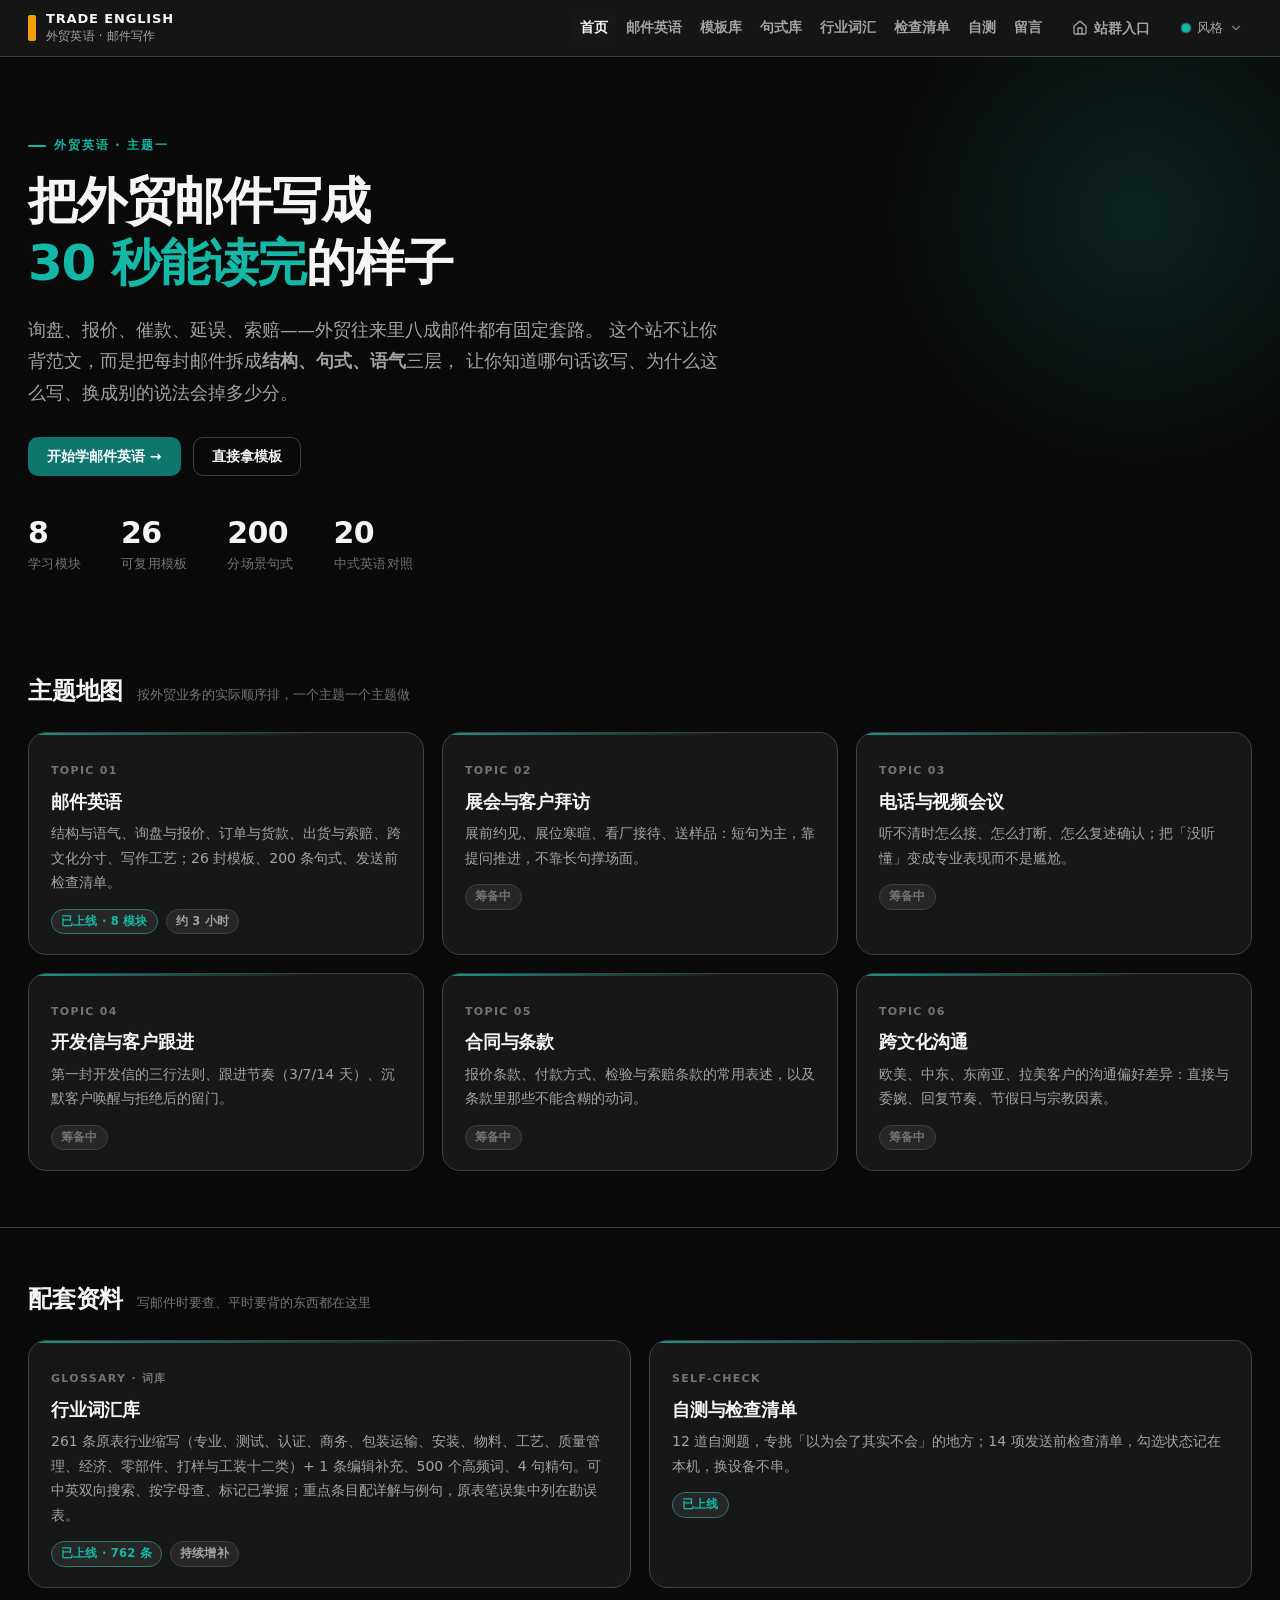
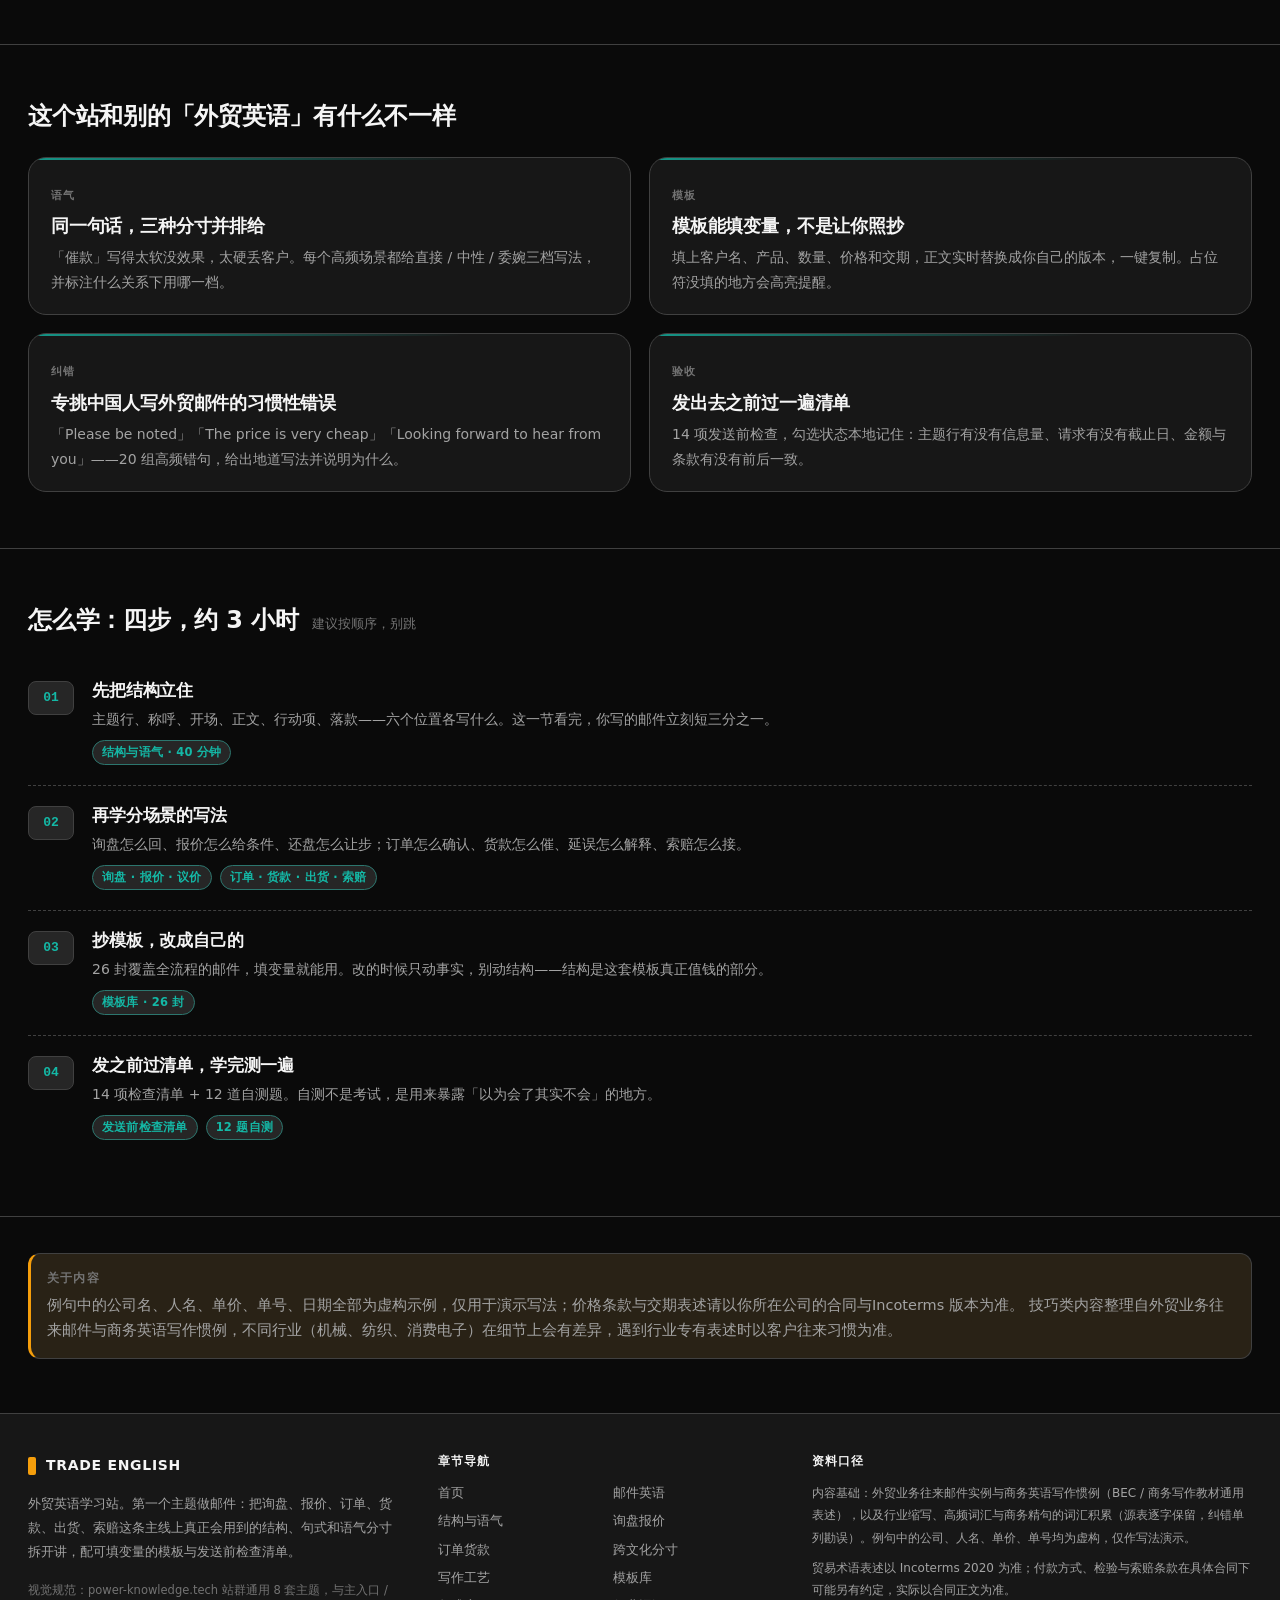
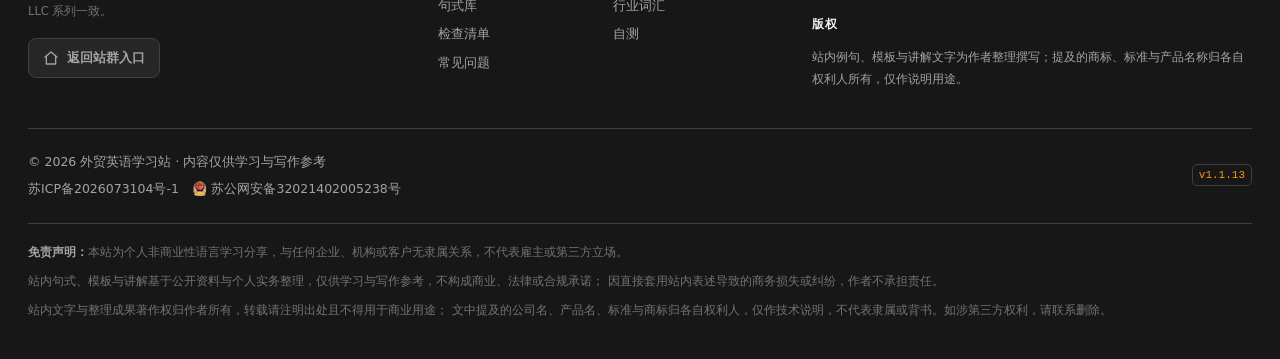
==== index.html @ 08525696 "词汇库：被搬过栏的条目加「原属 XX 栏」标记（v1.1.13） 用户反馈缩写速查页「Excel 里的缩写词表没有读全录入」。实测核对结果： 原表「常用缩写」261 条与站内 261 条逐字一致（英文" ====
<!DOCTYPE html>
<html lang="zh-CN">
<head>
<meta charset="UTF-8" />
<meta name="viewport" content="width=device-width, initial-scale=1" />
<title>外贸英语 · 邮件英语学习站</title>
<meta name="description" content="外贸英语学习站，第一主题：邮件英语。从询盘、报价、催款到索赔，把外贸往来邮件的结构、句式与语气分寸拆开讲，附 26 封可复用模板与 200 条句式。" />
<link rel="canonical" href="https://www.english.power-knowledge.tech/" />
<meta name="theme-color" content="#0a0a0a" />
<link rel="icon" href="data:image/svg+xml,<svg xmlns='http://www.w3.org/2000/svg' viewBox='0 0 32 32'><rect width='32' height='32' rx='7' fill='%230f766e'/><path d='M9 13v10M23 13v10M9 18h14' stroke='%23fff' stroke-width='2.4' stroke-linecap='round'/></svg>" />
<script>
  (function () {
    var IDS = ['dark-teal', 'blue', 'navy-tech', 'graphite', 'warm-paper', 'forest', 'indigo', 'sea-salt'];
    var BG = {
      'dark-teal': '#0a0a0a', blue: '#f6f7f9', 'navy-tech': '#0b1a2b', graphite: '#f2f3f5',
      'warm-paper': '#faf6ed', forest: '#0c1712', indigo: '#f6f5fc', 'sea-salt': '#eef7f7'
    };
    try {
      var q = new URLSearchParams(location.search).get('theme');
      var v = IDS.indexOf(q) >= 0 ? q : localStorage.getItem('pk-theme');
      if (IDS.indexOf(v) >= 0) {
        document.documentElement.dataset.theme = v;
        var m = document.querySelector('meta[name="theme-color"]');
        if (m && BG[v]) m.setAttribute('content', BG[v]);
      }
    } catch (e) {}
  })();
</script>
<link rel="stylesheet" href="assets/css/theme-vars.css" />
<link rel="stylesheet" href="assets/css/theme-switcher.css" />
<link rel="stylesheet" href="assets/css/header.css" />
<link rel="stylesheet" href="assets/css/footer.css" />
<link rel="stylesheet" href="assets/css/site.css" />
</head>
<body>
<a class="skip-link" href="#main">跳到正文</a>

<header class="topbar">
  <div class="bar">
    <a class="brand" href="./" aria-label="外贸英语学习站首页">
      <i class="mark" aria-hidden="true"></i>
      <span class="brand-text">
        <span class="brand-en">TRADE ENGLISH</span>
        <span class="brand-sub">外贸英语 · 邮件写作</span>
      </span>
    </a>
    <button class="nav-toggle" type="button" aria-expanded="false" aria-controls="navlinks">目录 ▾</button>
    <nav class="navlinks" id="navlinks" aria-label="主导航">
      <a href="./">首页</a>
      <a href="email/" data-topic="email">邮件英语</a>
      <a href="email/templates">模板库</a>
      <a href="email/phrases">句式库</a>
      <a href="glossary/">行业词汇</a>
      <a href="email/checklist">检查清单</a>
      <a href="practice">自测</a>
    </nav>
<a class="group-entry" href="https://power-knowledge.tech/">
      <svg width="16" height="16" viewBox="0 0 24 24" fill="none" stroke="currentColor"
           stroke-width="2" stroke-linecap="round" stroke-linejoin="round" aria-hidden="true">
        <path d="M15 21v-8a1 1 0 0 0-1-1h-4a1 1 0 0 0-1 1v8"></path>
        <path d="M3 10a2 2 0 0 1 .709-1.528l7-5.999a2 2 0 0 1 2.582 0l7 5.999A2 2 0 0 1 21 10v9a2 2 0 0 1-2 2H5a2 2 0 0 1-2-2z"></path>
      </svg>
      站群入口
    </a>
    <div id="pk-theme-switcher"></div>
  </div>
</header>

<main id="main">
  <section class="hero">
    <div class="shell">
      <p class="eyebrow">外贸英语 · 主题一</p>
      <h1>把外贸邮件写成<br /><em>30 秒能读完</em>的样子</h1>
      <p class="lead">
        询盘、报价、催款、延误、索赔——外贸往来里八成邮件都有固定套路。
        这个站不让你背范文，而是把每封邮件拆成<strong>结构、句式、语气</strong>三层，
        让你知道哪句话该写、为什么这么写、换成别的说法会掉多少分。
      </p>
      <div class="hero-actions">
        <a class="btn" href="email/">开始学邮件英语 →</a>
        <a class="btn btn--ghost" href="email/templates">直接拿模板</a>
      </div>
      <div class="stats">
        <div class="stat"><b>8</b><span>学习模块</span></div>
        <div class="stat"><b>26</b><span>可复用模板</span></div>
        <div class="stat"><b>200</b><span>分场景句式</span></div>
        <div class="stat"><b>20</b><span>中式英语对照</span></div>
      </div>
    </div>
  </section>

  <section class="section">
    <div class="shell">
      <div class="section-head">
        <h2>主题地图</h2>
        <span class="hint">按外贸业务的实际顺序排，一个主题一个主题做</span>
      </div>
      <div class="grid grid--3">
        <a class="card" href="email/">
          <span class="kicker">Topic 01</span>
          <h3>邮件英语</h3>
          <p>结构与语气、询盘与报价、订单与货款、出货与索赔、跨文化分寸、写作工艺；26 封模板、200 条句式、发送前检查清单。</p>
          <div class="meta">
            <span class="badge badge--live">已上线 · 8 模块</span>
            <span class="badge">约 3 小时</span>
          </div>
        </a>
        <div class="card">
          <span class="kicker">Topic 02</span>
          <h3>展会与客户拜访</h3>
          <p>展前约见、展位寒暄、看厂接待、送样品：短句为主，靠提问推进，不靠长句撑场面。</p>
          <div class="meta"><span class="badge badge--soon">筹备中</span></div>
        </div>
        <div class="card">
          <span class="kicker">Topic 03</span>
          <h3>电话与视频会议</h3>
          <p>听不清时怎么接、怎么打断、怎么复述确认；把「没听懂」变成专业表现而不是尴尬。</p>
          <div class="meta"><span class="badge badge--soon">筹备中</span></div>
        </div>
        <div class="card">
          <span class="kicker">Topic 04</span>
          <h3>开发信与客户跟进</h3>
          <p>第一封开发信的三行法则、跟进节奏（3/7/14 天）、沉默客户唤醒与拒绝后的留门。</p>
          <div class="meta"><span class="badge badge--soon">筹备中</span></div>
        </div>
        <div class="card">
          <span class="kicker">Topic 05</span>
          <h3>合同与条款</h3>
          <p>报价条款、付款方式、检验与索赔条款的常用表述，以及条款里那些不能含糊的动词。</p>
          <div class="meta"><span class="badge badge--soon">筹备中</span></div>
        </div>
        <div class="card">
          <span class="kicker">Topic 06</span>
          <h3>跨文化沟通</h3>
          <p>欧美、中东、东南亚、拉美客户的沟通偏好差异：直接与委婉、回复节奏、节假日与宗教因素。</p>
          <div class="meta"><span class="badge badge--soon">筹备中</span></div>
        </div>
      </div>
    </div>
  </section>

  <section class="section">
    <div class="shell">
      <div class="section-head">
        <h2>配套资料</h2>
        <span class="hint">写邮件时要查、平时要背的东西都在这里</span>
      </div>
      <div class="grid grid--2">
        <a class="card" href="glossary/">
          <span class="kicker">Glossary · 词库</span>
          <h3>行业词汇库</h3>
          <p>261 条原表行业缩写（专业、测试、认证、商务、包装运输、安装、物料、工艺、质量管理、经济、零部件、打样与工装十二类）+ 1 条编辑补充、500 个高频词、4 句精句。可中英双向搜索、按字母查、标记已掌握；重点条目配详解与例句，原表笔误集中列在勘误表。</p>
          <div class="meta">
            <span class="badge badge--live">已上线 · 762 条</span>
            <span class="badge">持续增补</span>
          </div>
        </a>
        <a class="card" href="practice">
          <span class="kicker">Self-check</span>
          <h3>自测与检查清单</h3>
          <p>12 道自测题，专挑「以为会了其实不会」的地方；14 项发送前检查清单，勾选状态记在本机，换设备不串。</p>
          <div class="meta"><span class="badge badge--live">已上线</span></div>
        </a>
      </div>
    </div>
  </section>

  <section class="section">
    <div class="shell">
      <div class="section-head">
        <h2>这个站和别的「外贸英语」有什么不一样</h2>
      </div>
      <div class="grid grid--2">
        <div class="card">
          <span class="kicker">语气</span>
          <h3>同一句话，三种分寸并排给</h3>
          <p>「催款」写得太软没效果，太硬丢客户。每个高频场景都给直接 / 中性 / 委婉三档写法，并标注什么关系下用哪一档。</p>
        </div>
        <div class="card">
          <span class="kicker">模板</span>
          <h3>模板能填变量，不是让你照抄</h3>
          <p>填上客户名、产品、数量、价格和交期，正文实时替换成你自己的版本，一键复制。占位符没填的地方会高亮提醒。</p>
        </div>
        <div class="card">
          <span class="kicker">纠错</span>
          <h3>专挑中国人写外贸邮件的习惯性错误</h3>
          <p>「Please be noted」「The price is very cheap」「Looking forward to hear from you」——20 组高频错句，给出地道写法并说明为什么。</p>
        </div>
        <div class="card">
          <span class="kicker">验收</span>
          <h3>发出去之前过一遍清单</h3>
          <p>14 项发送前检查，勾选状态本地记住：主题行有没有信息量、请求有没有截止日、金额与条款有没有前后一致。</p>
        </div>
      </div>
    </div>
  </section>

  <section class="section">
    <div class="shell">
      <div class="section-head">
        <h2>怎么学：四步，约 3 小时</h2>
        <span class="hint">建议按顺序，别跳</span>
      </div>
      <div class="steps">
        <div class="step">
          <div>
            <h3>先把结构立住</h3>
            <p>主题行、称呼、开场、正文、行动项、落款——六个位置各写什么。这一节看完，你写的邮件立刻短三分之一。</p>
            <div class="meta"><a class="badge badge--live" href="email/structure">结构与语气 · 40 分钟</a></div>
          </div>
        </div>
        <div class="step">
          <div>
            <h3>再学分场景的写法</h3>
            <p>询盘怎么回、报价怎么给条件、还盘怎么让步；订单怎么确认、货款怎么催、延误怎么解释、索赔怎么接。</p>
            <div class="meta">
              <a class="badge badge--live" href="email/negotiation">询盘 · 报价 · 议价</a>
              <a class="badge badge--live" href="email/operations">订单 · 货款 · 出货 · 索赔</a>
            </div>
          </div>
        </div>
        <div class="step">
          <div>
            <h3>抄模板，改成自己的</h3>
            <p>26 封覆盖全流程的邮件，填变量就能用。改的时候只动事实，别动结构——结构是这套模板真正值钱的部分。</p>
            <div class="meta"><a class="badge badge--live" href="email/templates">模板库 · 26 封</a></div>
          </div>
        </div>
        <div class="step">
          <div>
            <h3>发之前过清单，学完测一遍</h3>
            <p>14 项检查清单 + 12 道自测题。自测不是考试，是用来暴露「以为会了其实不会」的地方。</p>
            <div class="meta">
              <a class="badge badge--live" href="email/checklist">发送前检查清单</a>
              <a class="badge badge--live" href="practice">12 题自测</a>
            </div>
          </div>
        </div>
      </div>
    </div>
  </section>

  <section class="section--tight section">
    <div class="shell">
      <div class="callout callout--tip">
        <span class="co-title">关于内容</span>
        例句中的公司名、人名、单价、单号、日期全部为虚构示例，仅用于演示写法；价格条款与交期表述请以你所在公司的合同与Incoterms 版本为准。
        技巧类内容整理自外贸业务往来邮件与商务英语写作惯例，不同行业（机械、纺织、消费电子）在细节上会有差异，遇到行业专有表述时以客户往来习惯为准。
      </div>
    </div>
  </section>
</main>

<footer>
  <div class="foot-wrap">
    <div class="foot-grid">
      <div class="foot-col">
        <div class="foot-brand">
          <i class="mark" aria-hidden="true"></i>
          <b>TRADE ENGLISH</b>
        </div>
        <p class="foot-desc">
          外贸英语学习站。第一个主题做邮件：把询盘、报价、订单、货款、出货、索赔这条主线上真正会用到的结构、句式和语气分寸拆开讲，配可填变量的模板与发送前检查清单。
        </p>
        <p class="foot-note foot-note-tight">
          视觉规范：power-knowledge.tech 站群通用 8 套主题，与主入口 / LLC 系列一致。
        </p>
        <a class="foot-back" href="https://power-knowledge.tech/">
          <svg width="16" height="16" viewBox="0 0 24 24" fill="none" stroke="currentColor"
               stroke-width="2" stroke-linecap="round" stroke-linejoin="round" aria-hidden="true">
            <path d="M3 10.5 12 3l9 7.5"></path>
            <path d="M5 9.5V21h14V9.5"></path>
          </svg>
          返回站群入口
        </a>
      </div>

      <div class="foot-col">
        <h4>章节导航</h4>
        <div class="foot-links">
          <a href="./">首页</a>
          <a href="email/">邮件英语</a>
          <a href="email/structure">结构与语气</a>
          <a href="email/negotiation">询盘报价</a>
          <a href="email/operations">订单货款</a>
          <a href="email/culture">跨文化分寸</a>
          <a href="email/craft">写作工艺</a>
          <a href="email/templates">模板库</a>
          <a href="email/phrases">句式库</a>
          <a href="glossary/">行业词汇</a>
          <a href="email/checklist">检查清单</a>
          <a href="practice">自测</a>
          <a href="email/#faq">常见问题</a>
        </div>
      </div>

      <div class="foot-col">
        <h4>资料口径</h4>
        <p class="foot-note">
          内容基础：外贸业务往来邮件实例与商务英语写作惯例（BEC / 商务写作教材通用表述），以及行业缩写、高频词汇与商务精句的词汇积累（源表逐字保留，纠错单列勘误）。例句中的公司、人名、单价、单号均为虚构，仅作写法演示。
        </p>
        <p class="foot-note">
          贸易术语表述以 Incoterms 2020 为准；付款方式、检验与索赔条款在具体合同下可能另有约定，实际以合同正文为准。
        </p>
        <h4 class="foot-h-gap">版权</h4>
        <p class="foot-note">
          站内例句、模板与讲解文字为作者整理撰写；提及的商标、标准与产品名称归各自权利人所有，仅作说明用途。
        </p>
      </div>
    </div>

    <div class="foot-legal">
      <div>
        <p class="foot-copy">© 2026 外贸英语学习站 · 内容仅供学习与写作参考</p>
        <div class="foot-beian">
          <a href="https://beian.miit.gov.cn/" target="_blank" rel="noopener noreferrer">苏ICP备2026073104号-1</a>
          <a href="https://beian.mps.gov.cn/#/query/webSearch?code=32021402005238"
             target="_blank" rel="noreferrer">
            <img src="/beian.png" alt="" />苏公网安备32021402005238号
          </a>
        </div>
      </div>
      <div class="foot-legal-right">
        <span class="app-version">v1.1.13</span>
      </div>
    </div>

    <div class="foot-disclaimer">
      <p>
        <b>免责声明：</b>本站为个人非商业性语言学习分享，与任何企业、机构或客户无隶属关系，不代表雇主或第三方立场。
      </p>
      <p>
        站内句式、模板与讲解基于公开资料与个人实务整理，仅供学习与写作参考，不构成商业、法律或合规承诺；
        因直接套用站内表述导致的商务损失或纠纷，作者不承担责任。
      </p>
      <p>
        站内文字与整理成果著作权归作者所有，转载请注明出处且不得用于商业用途；
        文中提及的公司名、产品名、标准与商标归各自权利人，仅作技术说明，不代表隶属或背书。如涉第三方权利，请联系删除。
      </p>
    </div>
  </div>
</footer>

<script src="assets/js/theme.js" defer></script>
<script src="assets/js/site.js" defer></script>
</body>
</html>
---- assets/css/theme-vars.css ----
/* ==========================================================================
   power-knowledge.tech 站群 · 8 套可切换主题变量
   --------------------------------------------------------------------------
   本文件是「颜色底座」，不含任何布局规则。粘贴位置：
     · 构建站（Tailwind 4）：src/index.css 里 @import "tailwindcss"; 之后、
       自己的 @theme / 布局规则之前，整段粘进去。
     · 零构建站：<link> 引用，或直接内联进 <style>。

   两种命名变体，**二选一**，不要同时用：
     A. --color-brand / --color-brand-light / --color-brand-dark   ← 站群多数派
        （llc-design-tool / ahb / motor-lighting / main-website-entrance）
     B. --color-primary / --color-primary-light / --color-primary-dark ← control-mode 历史命名

   选错的表现：切主题时只有背景和文字变，主色按钮/高亮条不变 —— 因为变量名对不上。

   逐值来源（2026-11-09 双源核对，两站 8 套 × 11 变量完全一致，仅主色三兄弟命名不同）：
     D:\...\motorcycles-illumination\src\index.css        @theme + html[data-theme]
     C:\...\cm-repo\src\index.css                          @theme + html[data-theme]

   契约（与 assets/theme.ts、assets/theme-vanilla.js、assets/theme-boot.html 三处必须一致）：
     ?theme=<id>  优先
     → localStorage['pk-theme']
     → 默认 'dark-teal'
     落到 document.documentElement.dataset.theme，驱动下面的 html[data-theme='…']

   --color-accent（amber #f59e0b）是工程强调色，不随主题变化，不要写进 data-theme 块。
   ========================================================================== */

/* --------------------------------------------------------------------------
   默认值 = dark-teal —— **两份，缺一不可**

   ① @theme      Tailwind 4 构建站用：它从变量名生成 text-brand / bg-surface 这类工具类。
                 但 @theme 是 Tailwind 专有 at-rule，**浏览器不认**——零构建站里它
                 等于一段注释，变量一个都不会定义。
   ② :root       所有环境都认。零构建站的默认主题全靠这一段。

   为什么这次的 :root 不是冗余（★2026-11-09 实测踩过的坑）：
   只写 @theme 时，首次访问（localStorage 空、URL 无 ?theme）的时序是
     解析 HTML → 首帧绘制（此时 data-theme 未设、@theme 被忽略）→ 变量全部未定义
     → body 背景透明（白）、文字纯黑 → defer 脚本执行才补上 dark-teal → 深色。
   结果：深色站首访白闪一帧；JS 被禁用或加载失败时整站无色。
   加 :root 后首帧就是 #0a0a0a，不依赖任何脚本。
   -------------------------------------------------------------------------- */

/* 变体 A：站群多数派（brand 三兄弟） */
@theme {
  --color-bg: #0a0a0a;
  --color-surface: #171717;
  --color-surface-elevated: #262626;
  --color-border: #404040;
  --color-border-light: #525252;
  --color-text-primary: #f5f5f5;
  --color-text-secondary: #a3a3a3;
  --color-text-muted: #737373;
  --color-brand: #0f766e;
  --color-brand-light: #14b8a6;
  --color-brand-dark: #134e4a;

  --font-sans: 'Inter', system-ui, -apple-system, 'PingFang SC', 'Microsoft YaHei', 'Segoe UI', sans-serif;
  --font-mono: 'JetBrains Mono', ui-monospace, 'SFMono-Regular', Consolas, monospace;
}

/* 首帧默认值。与上面的 @theme 逐值相同；html[data-theme='…'] 选择器优先级更高，
   所以用户选了别的主题后这里会被覆盖，不会打架。 */
:root {
  --color-bg: #0a0a0a;
  --color-surface: #171717;
  --color-surface-elevated: #262626;
  --color-border: #404040;
  --color-border-light: #525252;
  --color-text-primary: #f5f5f5;
  --color-text-secondary: #a3a3a3;
  --color-text-muted: #737373;
  --color-brand: #0f766e;
  --color-brand-light: #14b8a6;
  --color-brand-dark: #134e4a;
}

/* 变体 B：control-mode 命名（primary 三兄弟）。
   用这套时把上面 **@theme 与 :root 两处都换成它** —— 只换 @theme 会让零构建站
   首帧没有变量（原因见上）。:root 版就是把下面三行 brand 换成 primary，其余 8 项照抄：
:root {
  --color-primary: #0f766e; --color-primary-light: #14b8a6; --color-primary-dark: #134e4a;
  --color-bg: #0a0a0a; --color-surface: #171717; --color-surface-elevated: #262626;
  --color-border: #404040; --color-border-light: #525252;
  --color-text-primary: #f5f5f5; --color-text-secondary: #a3a3a3; --color-text-muted: #737373;
}

@theme {
  --color-primary: #0f766e;
  --color-primary-light: #14b8a6;
  --color-primary-dark: #134e4a;
  --color-accent: #f59e0b;
  --color-accent-light: #fbbf24;
  --color-bg: #0a0a0a;
  --color-surface: #171717;
  --color-surface-elevated: #262626;
  --color-text-primary: #f5f5f5;
  --color-text-secondary: #a3a3a3;
  --color-text-muted: #737373;
  --color-success: #22c55e;
  --color-danger: #ef4444;
  --color-border: #404040;
  --color-border-light: #525252;
}
*/

/* --------------------------------------------------------------------------
   8 套主题覆盖
   顺序与 THEMES 常量一致：dark-teal / blue / navy-tech / graphite /
   warm-paper / forest / indigo / sea-salt。
   每套 11 个变量，一个不缺 —— 缺一个就会从默认主题「漏」出深色值，
   在浅色主题上表现为某处文字发黑或发白。
   -------------------------------------------------------------------------- */

html[data-theme='dark-teal'] {
  --color-bg: #0a0a0a; --color-surface: #171717; --color-surface-elevated: #262626;
  --color-border: #404040; --color-border-light: #525252;
  --color-text-primary: #f5f5f5; --color-text-secondary: #a3a3a3; --color-text-muted: #737373;
  --color-brand: #0f766e; --color-brand-light: #14b8a6; --color-brand-dark: #134e4a;
  /* 变体 B 用这三行替换上面一行：
  --color-primary: #0f766e; --color-primary-light: #14b8a6; --color-primary-dark: #134e4a; */
}

html[data-theme='blue'] {
  --color-bg: #f6f7f9; --color-surface: #fff; --color-surface-elevated: #fcfcfd;
  --color-border: #d3d9e0; --color-border-light: #e4e7eb;
  --color-text-primary: #14171c; --color-text-secondary: #4b535e; --color-text-muted: #6b7480;
  --color-brand: #0070c0; --color-brand-light: #0060b0; --color-brand-dark: #0050a0;
}

html[data-theme='navy-tech'] {
  --color-bg: #0b1a2b; --color-surface: #12253c; --color-surface-elevated: #1b3350;
  --color-border: #2b4a6b; --color-border-light: #3a5c80;
  --color-text-primary: #eaf4ff; --color-text-secondary: #a8c2dc; --color-text-muted: #7e9bb8;
  --color-brand: #3aa0e8; --color-brand-light: #6bc4ff; --color-brand-dark: #2277b8;
}

html[data-theme='graphite'] {
  --color-bg: #f2f3f5; --color-surface: #fff; --color-surface-elevated: #fafbfc;
  --color-border: #c9ced5; --color-border-light: #e0e3e8;
  --color-text-primary: #1b2027; --color-text-secondary: #4d5661; --color-text-muted: #78818c;
  --color-brand: #3f4855; --color-brand-light: #5b6675; --color-brand-dark: #2c333d;
}

html[data-theme='warm-paper'] {
  --color-bg: #faf6ed; --color-surface: #fffdf7; --color-surface-elevated: #fbf6e9;
  --color-border: #dcd0b6; --color-border-light: #eae0c9;
  --color-text-primary: #2e2519; --color-text-secondary: #5e5140; --color-text-muted: #8a7a63;
  --color-brand: #9a5b13; --color-brand-light: #b8761f; --color-brand-dark: #7a4710;
}

html[data-theme='forest'] {
  --color-bg: #0c1712; --color-surface: #14241b; --color-surface-elevated: #1d3226;
  --color-border: #2f4a38; --color-border-light: #3d5c47;
  --color-text-primary: #e8f5ec; --color-text-secondary: #a7c4b1; --color-text-muted: #7d9c88;
  --color-brand: #3fbf7f; --color-brand-light: #6ed8a2; --color-brand-dark: #2b9461;
}

html[data-theme='indigo'] {
  --color-bg: #f6f5fc; --color-surface: #fff; --color-surface-elevated: #fbfaff;
  --color-border: #d6d1e8; --color-border-light: #e7e3f2;
  --color-text-primary: #211d33; --color-text-secondary: #524c6b; --color-text-muted: #7e7899;
  --color-brand: #5b4bd6; --color-brand-light: #7869e8; --color-brand-dark: #4538ad;
}

html[data-theme='sea-salt'] {
  --color-bg: #eef7f7; --color-surface: #fff; --color-surface-elevated: #f8fdfd;
  --color-border: #c4dcda; --color-border-light: #dceae9;
  --color-text-primary: #123033; --color-text-secondary: #416064; --color-text-muted: #6e8b8d;
  --color-brand: #0e7490; --color-brand-light: #1294b0; --color-brand-dark: #0a566c;
}

/* --------------------------------------------------------------------------
   浅色三套的即时校验（改完一定要肉眼确认，别只信代码）
     浅色：blue / graphite / warm-paper / indigo / sea-salt  （5 套）
     深色：dark-teal / navy-tech / forest                     （3 套）

   浅色主题最容易出问题的三处，改完逐套点一遍：
     1. 图表 —— canvas 不认 CSS 变量，必须 readThemeColors() 重绘（见 references 与 theme.ts）
     2. 页脚 —— 若 background 写死深色，浅色主题下会变成一块黑砖
     3. 备案徽标 beian.png —— 深色图在深色底上会糊，页脚要留一个浅色容器承托它
   -------------------------------------------------------------------------- */
---- assets/css/theme-switcher.css ----
/* ==========================================================================
   power-knowledge.tech 站群 · 8 色切换器样式（零构建版）
   --------------------------------------------------------------------------
   配合 assets/theme-vanilla.js 使用。构建站（Tailwind）不需要本文件 ——
   那边用 assets/ThemeSwitcher.tsx，样式走工具类。

   接入：
     <link rel="stylesheet" href="theme-vars.css" />
     <link rel="stylesheet" href="theme-switcher.css" />
     ...
     <div id="pk-theme-switcher"></div>

   颜色全部走变量，8 套主题自动跟随。若本站命名用的是 --color-primary*，
   把下文的 --color-brand* 全局替换掉即可（两者语义相同）。
   ========================================================================== */

.pk-theme-switcher {
  position: relative;
  flex-shrink: 0;      /* 顶栏里绝不被导航挤压 —— 这条最容易漏 */
  display: inline-block;
}

/* ---------- 触发按钮 ---------- */
.pk-theme-btn {
  display: inline-flex;
  align-items: center;
  gap: 6px;
  height: 30px;
  padding: 0 8px;
  border: 1px solid transparent;
  border-radius: 7px;
  background: transparent;
  color: var(--color-text-secondary, #a3a3a3);
  font: inherit;
  font-size: 12.5px;
  line-height: 1;
  cursor: pointer;
  white-space: nowrap;
  transition: border-color .15s, color .15s, background-color .15s;
}
.pk-theme-btn:hover,
.pk-theme-switcher.open .pk-theme-btn {
  border-color: var(--color-border, #404040);
  color: var(--color-text-primary, #f5f5f5);
  background: var(--color-surface, #171717);
}
.pk-theme-btn:focus-visible {
  outline: 2px solid var(--color-brand-light, #14b8a6);
  outline-offset: 2px;
}

/* 当前主题的小圆点。深色主题下给一像素亮边，否则深色点会「消失」在深底上 */
.pk-theme-dot {
  display: inline-block;
  width: 10px;
  height: 10px;
  flex: none;
  border-radius: 50%;
  box-shadow: inset 0 0 0 1px rgba(0, 0, 0, .25), 0 0 0 1px rgba(255, 255, 255, .08);
}

/* 箭头：展开时翻转 180°。用 transform 而不是换图标，少一次 DOM 变更 */
.pk-theme-caret {
  flex: none;
  opacity: .75;
  transition: transform .18s ease;
}
.pk-theme-switcher.open .pk-theme-caret { transform: rotate(180deg); }

/* ---------- 下拉面板 ---------- */
.pk-theme-menu {
  position: absolute;
  top: calc(100% + 6px);
  right: 0;                       /* 右对齐：顶栏最右的元素，左对齐会溢出视口 */
  z-index: 60;
  min-width: 168px;
  padding: 5px;
  border: 1px solid var(--color-border, #404040);
  border-radius: 10px;
  background: var(--color-surface-elevated, #262626);
  box-shadow: 0 12px 32px rgba(0, 0, 0, .28);
}
.pk-theme-menu[hidden] { display: none; }

.pk-theme-item {
  display: flex;
  align-items: center;
  gap: 9px;
  width: 100%;
  padding: 7px 9px;
  border: 0;
  border-radius: 6px;
  background: transparent;
  color: var(--color-text-secondary, #a3a3a3);
  font: inherit;
  font-size: 12.5px;
  text-align: left;
  cursor: pointer;
  transition: background-color .12s, color .12s;
}
.pk-theme-item:hover {
  background: var(--color-surface, #171717);
  color: var(--color-text-primary, #f5f5f5);
}
.pk-theme-item.active {
  color: var(--color-brand-light, #14b8a6);
  font-weight: 700;
}
.pk-theme-item.active::after {
  content: '';
  margin-left: auto;
  width: 5px;
  height: 9px;
  border: solid currentColor;
  border-width: 0 2px 2px 0;
  transform: rotate(45deg) translateY(-1px);
}

/* ---------- 移动端 ---------- */
/* 窄屏下菜单改成贴右边缘的定宽面板，避免 right:0 在窄容器里算歪 */
@media (max-width: 640px) {
  .pk-theme-menu {
    min-width: 150px;
    right: 0;
  }
  .pk-theme-btn { padding: 0 6px; }
  .pk-theme-label { display: none; }   /* 只留色点 + 箭头，省 26px 横向空间 */
}
---- assets/css/header.css ----
/* ==========================================================================
   power-knowledge.tech 站群 · 统一顶栏样式
   --------------------------------------------------------------------------
   配合 assets/header.tsx（React）或自建 HTML 结构。核心是三件事：
     ① 品牌两行堆叠 —— 把横向占位从 402px 收到 238px
     ② 导航 nowrap + 切换器排最后 —— 7 项单行，不折行
     ③ 四档断点 —— 1240 / 900 / 820（1280 是基准宽，非断点）

   ⚠️ 与线上 motor-lighting 的差别：那边吃站内别名
      （--navy / --line / --subtext / --white / --lightblue / --accent / --primary），
      这里改成 --color-* 原始变量，换站可直接用。

   命名映射：
     原 --navy       → --color-text-primary
     原 --subtext    → --color-text-secondary
     原 --line       → --color-border
     原 --white      → --color-surface-elevated
     原 --lightblue  → --color-surface        （hover 底色）
     原 --accent     → --color-accent
     原 --primary    → --color-brand          （control-mode 用 --color-primary）
   ========================================================================== */

/* ---------- 容器 ---------- */
.topbar {
  position: sticky; top: 0; z-index: 100;
  /* 92% 不透明 + 模糊：既让下面的内容透一点，又不至于读不清导航文字。
     用 color-mix 而不是 rgba()，因为主题切换时 --color-surface 会变，
     rgba 硬编码的深色会在浅色主题下留下一层灰雾。 */
  background: color-mix(in srgb, var(--color-surface) 92%, transparent);
  backdrop-filter: blur(14px) saturate(1.3);
  -webkit-backdrop-filter: blur(14px) saturate(1.3);
  border-bottom: 1px solid var(--color-border);
}

.topbar .bar {
  max-width: 1280px; margin: 0 auto;
  padding: 10px 28px;
  display: flex; align-items: center;
  gap: 14px;                 /* 18 → 14：导航项多的时候，这 4px 就是折不折行的分界 */
}

/* ---------- 品牌：两行堆叠 ----------
   单行「英文 + 中文」实测占 402px，两行堆叠后 238px，省下 164px。
   这是腾横向空间最有效的一刀 —— 比压字号、减 padding 都干净，
   因为英文与中文本来就该分主次，堆叠只是把层级摆正。 */
.brand {
  display: flex; align-items: center; gap: 10px;
  white-space: nowrap; flex-shrink: 0;   /* 品牌永不被压缩 */
}
.brand .mark {
  width: 8px; height: 26px; border-radius: 2px;
  background: var(--color-accent);        /* amber 竖条 */
  display: inline-block; flex-shrink: 0;
}
.brand-text { display: flex; flex-direction: column; justify-content: center; gap: 1px; }
.brand-en {
  font-size: 13px; letter-spacing: .065em; font-weight: 800;
  color: var(--color-text-primary); line-height: 1.2;
}
.brand-sub {
  font-size: 11.5px; letter-spacing: .02em;
  color: var(--color-text-secondary); line-height: 1.45;
}

/* ---------- 导航 ----------
   nowrap：7 项永不折行（折行会让顶栏从 53px 变 88px，正文整体下移）
   margin-left:auto：把「导航 + 切换器」整体推到右侧。
     注意这条在 .navlinks 上，不在 .bar 上 —— 所以切换器必须排在 navlinks
     **之后**，否则会被夹在品牌与导航之间，"看起来没生效"。 */
.navlinks {
  display: flex; gap: 2px;
  flex-wrap: nowrap;
  margin-left: auto;
  min-width: 0;
}
.navlinks a {
  /* 2026-11-10 由 12px 调到 14px：导航是本站主要入口，12px 在 1280 下偏小。
     实测余量充足 —— 品牌 136 + 导航(14px) 432 + 切换器 79 = 647px，
     内容区 1224px，即便 15px 仍单行零溢出（试算见当日日志）。 */
  font-size: 14px; padding: 6px 8px; border-radius: 7px;
  font-weight: 600; white-space: nowrap;
  color: var(--color-text-secondary);
  transition: color .15s, background-color .15s;
}
.navlinks a:hover,
.navlinks a.active {
  color: var(--color-text-primary);
  background: var(--color-surface);
  text-decoration: none;
}

/* 移动端「目录 ▾」。桌面隐藏，900 以下才出 */
.nav-toggle {
  display: none;
  border: 1px solid var(--color-border);
  background: var(--color-surface-elevated);
  color: var(--color-text-primary);
  border-radius: 8px; padding: 5px 10px;
  font-size: 13px; cursor: pointer;
}

/* ---------- 站群入口 ----------
   与 control-mode 的页眉同构：House 图标 + 文案，无背景无边框的轻量链接。
   位置必须在 .navlinks 之后、切换器之前 —— .navlinks 带着 margin-left:auto，
   它和切换器一起被推到右侧；插到 navlinks 之前会被夹在品牌和导航中间。 */
.group-entry {
  display: inline-flex; align-items: center; gap: 6px;
  font-size: 14px; font-weight: 600;
  line-height: 1.2;                     /* 不收行高它会比品牌高 3px，把顶栏从 53 撑到 56 */
  color: var(--color-text-secondary);
  padding: 6px 8px; border-radius: 7px;
  flex-shrink: 0; white-space: nowrap;   /* 与切换器同等保护，不被导航挤扁 */
  transition: color .15s, background-color .15s;
}
.group-entry svg { flex-shrink: 0; }
.group-entry:hover {
  color: var(--color-brand);
  background: var(--color-surface);
  text-decoration: none;
}

/* ---------- 切换器槽位 ----------
   flex-shrink:0 是硬要求。缺了它，窄屏下浏览器会先压切换器（因为 navlinks
   的 min-width:0 让它看起来"更能屈"），结果是色点被压成一条线。 */
.theme-switcher,
.pk-theme-switcher {
  position: relative;
  flex-shrink: 0;
}

/* ==========================================================================
   四档断点
   ========================================================================== */

/* ① ≤1240：只收紧导航字号与内边距，仍保持单行。
      这里不隐藏任何东西 —— 900 以上是"桌面"，功能必须完整。 */
@media (max-width: 1240px) {
  .topbar .bar { gap: 10px; }
  .navlinks { gap: 1px; }
  .navlinks a { font-size: 13px; padding: 5px 6px; }
}

/* ② ≤900：导航收进「目录 ▾」抽屉。
      900 是重算后的实测临界（2026-11-10）。1200px 下实测各段占位：
      品牌 136 + 导航 376 + 站群入口 94 + 切换器 79 + 3×10 间距 + 2×28 内边距
      = 771px 才是单行地板。取 900 留 129px 冗余 —— 比贴边安全，
      跨平台字体渲染差异（Windows/macOS 字宽不同）吃不满这么多。
      旧值 1139 是按「11 项导航」算的，导航早已收到 7 项，那个值会让
      900~1139 这段白挂一个折叠抽屉，属于纯损失。 */
@media (max-width: 900px) {
  .topbar .bar { flex-wrap: wrap; }
  .navlinks {
    display: none;
    width: 100%; margin-left: 0; padding-top: 8px;
  }
  .navlinks.open { display: flex; flex-wrap: wrap; gap: 3px; }
  .nav-toggle { display: inline-block; margin-left: auto; }
}

/* ③ ≤820：窄屏。英文名隐藏（只留中文），因为两行堆叠在 375px 下
      每行都会截断；品牌 mark 竖条也同步收到 22px。 */
@media (max-width: 820px) {
  .topbar .bar { padding: 10px 16px; }
  .brand .mark { height: 22px; }
  .brand-en { display: none; }
  .brand-sub { font-size: 12.5px; font-weight: 700; color: var(--color-text-primary); }
  /* 站群入口在窄屏让位：375px 下 品牌+目录+入口+切换器 放不下，会把顶栏撑成两行
     （实测栏高 50→96px、切换器掉行）。页脚还有「返回站群入口」，入口不丢。
     control-mode 同样在窄屏隐藏（lg:flex，<1024 就没了）。 */
  .group-entry { display: none; }
}

/* ④ ≤480：极窄屏，导航项按两列铺，避免每行一个字 */
@media (max-width: 480px) {
  .navlinks.open { display: grid; grid-template-columns: 1fr 1fr; gap: 4px; }
  .navlinks a { text-align: center; }
}
---- assets/css/footer.css ----
/* ==========================================================================
   power-knowledge.tech 站群 · 统一页脚样式
   --------------------------------------------------------------------------
   配合 assets/footer.tsx（React 站）或 assets/footer.html（零构建站）。

   ⚠️ 与线上 motor-lighting 的差别：那边吃的是站内语义别名
      （--navy / --line / --subtext / --panel-strong / --on-dark-muted / --white），
      别名层是每个站自己定义的，搬到别的站会全部失效、退化成默认色。
      这里**直接改成 --color-* 原始变量**，粘到任何自带 theme-vars.css 的站都能用。

   命名映射（建站时若要改回别名，按此对照）：
     原 --navy          → --color-text-primary
     原 --subtext       → --color-text-secondary
     原 --line          → --color-border
     原 --panel-strong  → --color-surface
     原 --white         → --color-surface-elevated
     原 --primary       → --color-brand        （control-mode 用 --color-primary）
     原 --accent        → --color-accent       （amber，不随主题变）
     原 --on-dark-muted → --color-text-muted
     原 --mono          → --font-mono
   ========================================================================== */

/* ---------- ① 容器 ---------- */
footer {
  background: var(--color-surface);
  border-top: 1px solid var(--color-border);
  color: var(--color-text-secondary);
  padding: 40px 28px 30px;
}
.foot-wrap { max-width: 1280px; margin: 0 auto; }

/* 三栏。1.05 / 0.95 / 1.25 是实测出来的：
   左栏是品牌+简介+按钮（内容最矮但要留呼吸），中栏两列链接（最窄也够），
   右栏两段长文（最宽）。改成三等分会把右栏文案挤到 20 字/行以下。 */
.foot-grid { display: grid; grid-template-columns: 1.05fr 0.95fr 1.25fr; gap: 40px; }

/* ---------- ② 左栏：品牌 ---------- */
.foot-brand { display: flex; align-items: center; gap: 10px; margin-bottom: 14px; }
.foot-brand .mark {
  width: 8px; height: 18px; border-radius: 2px;
  background: var(--color-accent);      /* amber 竖条，与顶栏 brand 同款 */
  display: inline-block; flex-shrink: 0;
}
.foot-brand b {
  font-size: 14px; letter-spacing: .05em; font-weight: 800;
  color: var(--color-text-primary);
}
.foot-desc {
  font-size: 13px; line-height: 1.85; margin: 0 0 16px;
  color: var(--color-text-secondary);
}

/* 返回站群入口：站群互通的唯一出口 */
.foot-back {
  display: inline-flex; align-items: center; gap: 8px;
  border: 1px solid var(--color-border);
  background: var(--color-surface-elevated);
  color: var(--color-text-secondary);
  border-radius: 8px; padding: 8px 14px;
  font-size: 13px; font-weight: 700;
  transition: border-color .15s, color .15s;
}
.foot-back:hover {
  border-color: var(--color-brand);          /* control-mode 换成 --color-primary */
  color: var(--color-text-primary);
  text-decoration: none;
}

/* ---------- ③ 中/右栏：小标题与链接 ---------- */
.foot-col h4 {
  font-size: 11.5px; font-weight: 800;
  letter-spacing: .1em; text-transform: uppercase;
  color: var(--color-text-primary);
  margin: 0 0 14px;
}
.foot-col h4.foot-h-gap { margin-top: 16px; }

/* 两列排链接：11 项导航竖排会让左栏高出一大截，两列刚好与左栏齐平 */
.foot-links { display: grid; grid-template-columns: repeat(2, minmax(0, 1fr)); gap: 7px 16px; }
.foot-links a { font-size: 12.5px; color: var(--color-text-secondary); }
.foot-links a:hover { color: var(--color-brand); text-decoration: none; }

.foot-note { font-size: 12px; line-height: 1.85; margin: 0 0 8px; color: var(--color-text-secondary); }
.foot-note-tight { font-size: 11.5px; color: var(--color-text-muted); margin-bottom: 16px; }

/* ---------- ④ 备案行：分隔线 + 左右两端 ---------- */
.foot-legal {
  margin-top: 30px; padding-top: 22px;
  border-top: 1px solid var(--color-border);
  display: flex; align-items: center; justify-content: space-between;
  gap: 18px; flex-wrap: wrap;             /* 窄屏自动换行成两行，不要 nowrap */
}
.foot-copy { font-size: 12.5px; margin: 0 0 6px; color: var(--color-text-secondary); }

.foot-beian { display: flex; align-items: center; flex-wrap: wrap; gap: 4px 14px; }
.foot-beian a {
  display: inline-flex; align-items: center; gap: 5px;
  font-size: 12.5px; color: var(--color-text-secondary);
}
.foot-beian a:hover { color: var(--color-text-primary); text-decoration: none; }
/* 15px 是公安徽标在正文里不抢眼的临界值：再大就比文字醒目了 */
.foot-beian img { height: 15px; width: auto; display: inline-block; }

.foot-legal-right { display: flex; align-items: center; gap: 18px; }
.foot-legal-right a {
  display: inline-flex; align-items: center; gap: 6px;
  font-size: 12.5px; color: var(--color-text-secondary);
}
.foot-legal-right a:hover { color: var(--color-text-primary); text-decoration: none; }

.app-version {
  font-family: var(--font-mono, ui-monospace, Consolas, monospace);
  font-size: 11px; color: var(--color-accent);
  border: 1px solid var(--color-border); border-radius: 5px;
  padding: 1px 6px;
}

/* ---------- ⑤ 免责声明 ---------- */
.foot-disclaimer {
  margin-top: 24px; padding-top: 18px;
  border-top: 1px solid var(--color-border);
}
.foot-disclaimer p {
  font-size: 11.5px; line-height: 1.9;
  color: var(--color-text-muted);
  margin: 0 0 7px;
}
.foot-disclaimer p b { color: var(--color-text-secondary); font-weight: 800; }

/* ==========================================================================
   响应式：三档
   1080 —— 三栏压成「品牌占整行 + 后两栏各半」，避免中栏被挤到 3 字/行
   820  —— 全部单列堆叠，链接列回到两列（此时宽度够）
   ========================================================================== */
@media (max-width: 1080px) {
  .foot-grid { grid-template-columns: 1fr 1fr; gap: 32px 36px; }
  .foot-col:first-child { grid-column: 1 / -1; }   /* 品牌栏独占整行 */
}
@media (max-width: 820px) {
  footer { padding: 32px 20px 24px; }
  .foot-grid { grid-template-columns: 1fr; gap: 28px; }
  .foot-col:first-child { grid-column: auto; }
  .foot-legal { margin-top: 24px; padding-top: 18px; }
  .foot-legal-right { width: 100%; justify-content: flex-start; }
}
@media (max-width: 480px) {
  /* 极窄屏**仍然保留两列**，只收紧间距。
     曾经试过在这里改单列，结果 11 项导航竖排把页脚拉高近 200px，
     而 390px 下两列各 167px、最长项「标准体系」只要约 50px —— 空间完全够。
     单列的判据不该是「屏幕窄」，而是「两列时最长项会折行」，中文四字项到 320px 都不折。 */
  .foot-links { gap: 6px 10px; }
}
---- assets/css/site.css ----
/* ==========================================================================
   外贸英语 · 邮件英语学习站 —— 本站正文样式
   --------------------------------------------------------------------------
   只依赖 web-common-style 的 8 套主题变量（--color-*）。
   ⚠️ 任何颜色都必须走变量，禁止硬编码色值 —— 否则 5 套浅色主题下会漏深色。
   页眉 / 页脚样式在 header.css / footer.css，本文件不重复定义。
   ========================================================================== */

/* ---------- 主题不变的语义色（与站群约定一致：accent 不随主题变） ---------- */
:root {
  --color-accent: #f59e0b;
  --color-accent-light: #fbbf24;
  --color-success: #22c55e;
  --color-danger: #ef4444;

  --maxw: 1280px;
  --r-sm: 8px;
  --r-md: 12px;
  --r-lg: 18px;
  --sh-1: 0 1px 2px rgba(0, 0, 0, .04), 0 8px 24px -12px rgba(0, 0, 0, .18);
  --sh-2: 0 18px 48px -24px rgba(0, 0, 0, .35);
}

*, *::before, *::after { box-sizing: border-box; }

html { -webkit-text-size-adjust: 100%; }

body {
  margin: 0;
  background: var(--color-bg);
  color: var(--color-text-primary);
  font-family: var(--font-sans, 'Inter', system-ui, -apple-system, 'PingFang SC', 'Microsoft YaHei', 'Segoe UI', sans-serif);
  font-size: 16px;
  line-height: 1.7;
  -webkit-font-smoothing: antialiased;
  text-rendering: optimizeLegibility;
}

a { color: var(--color-brand-light); text-decoration: none; }
a:hover { text-decoration: underline; text-underline-offset: 2px; }

img { max-width: 100%; }

h1, h2, h3, h4 { line-height: 1.25; margin: 0; font-weight: 800; letter-spacing: -.01em; }

code, kbd, .mono { font-family: var(--font-mono, ui-monospace, Consolas, monospace); }

::selection { background: color-mix(in srgb, var(--color-brand-light) 32%, transparent); }

/* 焦点可见性：键盘用户唯一能看见的定位手段 */
:focus-visible {
  outline: 2px solid var(--color-brand-light);
  outline-offset: 2px;
  border-radius: 4px;
}

.skip-link {
  position: absolute; left: 12px; top: -60px; z-index: 200;
  background: var(--color-surface-elevated);
  border: 1px solid var(--color-border);
  color: var(--color-text-primary);
  padding: 8px 14px; border-radius: var(--r-sm);
  transition: top .15s;
}
.skip-link:focus { top: 12px; }

/* ---------- 容器 ---------- */
.shell { max-width: var(--maxw); margin: 0 auto; padding: 0 28px; }
.section { padding: 56px 0; }
.section--tight { padding: 36px 0; }
.section + .section { border-top: 1px solid var(--color-border); }
.section-head { display: flex; align-items: baseline; gap: 14px; flex-wrap: wrap; margin-bottom: 26px; }
.section-head h2 { font-size: 24px; }
.section-head .hint { font-size: 13px; color: var(--color-text-muted); }

.eyebrow {
  display: inline-flex; align-items: center; gap: 8px;
  font-size: 11.5px; font-weight: 800; letter-spacing: .16em;
  text-transform: uppercase; color: var(--color-brand-light);
  margin-bottom: 14px;
}
.eyebrow::before {
  content: ''; width: 18px; height: 2px; background: var(--color-brand-light); border-radius: 2px;
}

/* ---------- 首页 Hero ---------- */
.hero { padding: 68px 0 44px; position: relative; overflow: hidden; }
.hero::after {
  /* 一层极淡的主色光晕，随主题变化；不用图片，避免额外请求 */
  content: ''; position: absolute; inset: -20% -10% auto auto; width: 540px; height: 540px;
  background: radial-gradient(circle at center, color-mix(in srgb, var(--color-brand) 22%, transparent), transparent 68%);
  pointer-events: none; z-index: 0;
}
.hero > * { position: relative; z-index: 1; }
.hero h1 {
  font-size: clamp(30px, 4.4vw, 50px);
  letter-spacing: -.025em;
  max-width: 20ch;
}
.hero h1 em {
  font-style: normal;
  color: var(--color-brand-light);
}
.hero .lead {
  margin: 20px 0 0; font-size: 17.5px; line-height: 1.8;
  color: var(--color-text-secondary); max-width: 62ch;
}
.hero-actions { display: flex; gap: 12px; flex-wrap: wrap; margin-top: 28px; }

.stats { display: flex; gap: 40px; flex-wrap: wrap; margin-top: 40px; }
.stat b { display: block; font-size: 30px; font-weight: 800; letter-spacing: -.02em; line-height: 1.1; }
.stat span { font-size: 12.5px; color: var(--color-text-muted); letter-spacing: .02em; }

/* ---------- 按钮 ---------- */
.btn {
  display: inline-flex; align-items: center; gap: 8px;
  padding: 10px 18px; border-radius: 10px;
  font-size: 14px; font-weight: 700; line-height: 1.2;
  border: 1px solid transparent; cursor: pointer;
  background: var(--color-brand); color: #fff;
  transition: background-color .15s, border-color .15s, color .15s, transform .12s;
}
.btn:hover { background: var(--color-brand-light); color: #08201d; text-decoration: none; }
.btn:active { transform: translateY(1px); }
.btn--ghost {
  background: transparent; color: var(--color-text-primary);
  border-color: var(--color-border);
}
.btn--ghost:hover {
  background: var(--color-surface); color: var(--color-text-primary);
  border-color: var(--color-brand);
}
.btn--sm { padding: 6px 12px; font-size: 12.5px; border-radius: 8px; }

/* ---------- 卡片网格 ---------- */
.grid { display: grid; gap: 18px; }
.grid--3 { grid-template-columns: repeat(3, minmax(0, 1fr)); }
.grid--2 { grid-template-columns: repeat(2, minmax(0, 1fr)); }

.card {
  position: relative;
  background: var(--color-surface);
  border: 1px solid var(--color-border);
  border-radius: var(--r-lg);
  padding: 22px 22px 20px;
  transition: border-color .18s, transform .18s, box-shadow .18s;
  overflow: hidden;
}
.card::before {
  /* 顶部一条主色细线：8 套主题下自动换色，不用改代码 */
  content: ''; position: absolute; left: 0; right: 0; top: 0; height: 2px;
  background: linear-gradient(to right, var(--color-brand-light), transparent 72%);
  opacity: .8;
}
a.card:hover {
  border-color: var(--color-brand);
  transform: translateY(-2px);
  box-shadow: var(--sh-1);
  text-decoration: none;
}
.card .kicker {
  font-size: 11px; font-weight: 800; letter-spacing: .12em; text-transform: uppercase;
  color: var(--color-text-muted);
}
.card h3 { font-size: 18px; margin: 8px 0 8px; color: var(--color-text-primary); }
.card p { margin: 0; font-size: 14px; line-height: 1.75; color: var(--color-text-secondary); }
.card .meta { margin-top: 14px; display: flex; gap: 8px; flex-wrap: wrap; }

.badge {
  display: inline-flex; align-items: center; gap: 5px;
  font-size: 11.5px; font-weight: 700; letter-spacing: .02em;
  padding: 2px 9px; border-radius: 999px;
  border: 1px solid var(--color-border);
  background: var(--color-surface-elevated);
  color: var(--color-text-secondary);
}
.badge--live { color: var(--color-brand-light); border-color: color-mix(in srgb, var(--color-brand-light) 45%, var(--color-border)); }
.badge--soon { color: var(--color-text-muted); }
.badge--warn { color: var(--color-accent); border-color: color-mix(in srgb, var(--color-accent) 45%, var(--color-border)); }

/* 语气标签 */
.tag {
  display: inline-block; font-size: 11px; font-weight: 700; letter-spacing: .04em;
  padding: 1px 7px; border-radius: 5px;
  border: 1px solid var(--color-border);
  color: var(--color-text-secondary);
  background: var(--color-surface-elevated);
  white-space: nowrap;
}
.tag--formal { color: var(--color-brand-light); border-color: color-mix(in srgb, var(--color-brand-light) 40%, var(--color-border)); }
.tag--friendly { color: var(--color-accent); border-color: color-mix(in srgb, var(--color-accent) 40%, var(--color-border)); }
.tag--hard { color: var(--color-danger); border-color: color-mix(in srgb, var(--color-danger) 40%, var(--color-border)); }

/* ---------- 学习路径 ---------- */
.steps { display: grid; gap: 0; counter-reset: step; }
.step {
  display: grid; grid-template-columns: 46px 1fr; gap: 18px;
  padding: 20px 0; border-bottom: 1px dashed var(--color-border);
  counter-increment: step;
}
.step:last-child { border-bottom: 0; }
.step::before {
  content: counter(step, decimal-leading-zero);
  font-family: var(--font-mono, Consolas, monospace);
  font-size: 13px; font-weight: 700; color: var(--color-brand-light);
  border: 1px solid var(--color-border); border-radius: 8px;
  height: 34px; display: grid; place-items: center;
  background: var(--color-surface-elevated);
}
.step h3 { font-size: 16.5px; margin-bottom: 6px; }
.step p { margin: 0; font-size: 14px; color: var(--color-text-secondary); }
.step .meta { margin-top: 8px; display: flex; gap: 8px; flex-wrap: wrap; align-items: center; }

/* ---------- 内容页：侧栏 + 正文 ---------- */
.content-grid {
  display: grid; grid-template-columns: 226px minmax(0, 1fr);
  gap: 52px; align-items: start; padding: 40px 0 64px;
}
.toc { position: sticky; top: 78px; }
.toc h4 {
  font-size: 11px; letter-spacing: .14em; text-transform: uppercase;
  color: var(--color-text-muted); margin-bottom: 12px; font-weight: 800;
}
.toc a {
  display: block; padding: 5px 0 5px 12px;
  font-size: 13px; color: var(--color-text-secondary);
  border-left: 2px solid var(--color-border);
  margin-left: -2px;
}
.toc a:hover { color: var(--color-text-primary); text-decoration: none; border-left-color: var(--color-brand-light); }
.toc a.active { color: var(--color-brand-light); border-left-color: var(--color-brand-light); font-weight: 700; }
.toc .toc-back { margin-top: 18px; font-size: 12.5px; }

.prose { max-width: 78ch; }
.prose > h2 {
  font-size: 23px; margin: 46px 0 14px; padding-top: 6px;
  scroll-margin-top: 84px;
}
.prose > h2:first-child { margin-top: 0; }
.prose > h2 .num {
  font-family: var(--font-mono, Consolas, monospace);
  font-size: 13px; color: var(--color-brand-light);
  display: block; margin-bottom: 6px; letter-spacing: .1em;
}
.prose > h3 { font-size: 17px; margin: 30px 0 10px; scroll-margin-top: 84px; }
.prose p { margin: 0 0 14px; color: var(--color-text-secondary); font-size: 15.5px; }
.prose strong { color: var(--color-text-primary); font-weight: 700; }
.prose ul, .prose ol { margin: 0 0 16px; padding-left: 22px; color: var(--color-text-secondary); font-size: 15.5px; }
.prose li { margin-bottom: 7px; }
.prose li::marker { color: var(--color-brand-light); }
.prose code {
  font-size: .88em; padding: 1px 5px; border-radius: 5px;
  background: var(--color-surface-elevated);
  border: 1px solid var(--color-border);
  color: var(--color-text-primary);
}
.prose .en, .en { color: var(--color-text-primary); }
.prose .en { font-size: 15.5px; }
/* 次级注释（表格里参数名下方的小字） */
.dim { display: block; margin-top: 3px; color: var(--color-text-muted); font-size: 12px; font-weight: 500; line-height: 1.5; white-space: nowrap; }

/* ---------- 邮件卡片（模拟收件箱条目） ---------- */
.mail {
  border: 1px solid var(--color-border);
  border-radius: var(--r-md);
  background: var(--color-surface);
  overflow: hidden;
  margin: 0 0 18px;
}
.mail-head {
  display: grid; grid-template-columns: 68px minmax(0, 1fr);
  gap: 4px 12px;
  padding: 12px 16px;
  background: var(--color-surface-elevated);
  border-bottom: 1px solid var(--color-border);
  font-size: 12.5px;
}
.mail-head dt { color: var(--color-text-muted); font-weight: 700; letter-spacing: .02em; }
.mail-head dd { margin: 0; color: var(--color-text-primary); overflow-wrap: anywhere; }
.mail-body { padding: 18px 18px 8px; }
.mail-body p { margin: 0 0 12px; font-size: 15px; line-height: 1.8; color: var(--color-text-primary); }
.mail-body .sig { color: var(--color-text-secondary); font-size: 14px; line-height: 1.7; }
.mail-note {
  padding: 10px 16px 14px; font-size: 12.5px; color: var(--color-text-muted);
  border-top: 1px dashed var(--color-border);
}

/* ---------- 对比 / 替换表 ---------- */
.table-wrap { overflow-x: auto; margin: 0 0 18px; border: 1px solid var(--color-border); border-radius: var(--r-md); }
table { width: 100%; border-collapse: collapse; font-size: 14px; background: var(--color-surface); }
th, td { padding: 11px 14px; text-align: left; vertical-align: top; border-bottom: 1px solid var(--color-border); }
th {
  font-size: 11.5px; letter-spacing: .06em; text-transform: uppercase;
  color: var(--color-text-muted); background: var(--color-surface-elevated); font-weight: 800;
  white-space: nowrap;
}
tbody tr:last-child td { border-bottom: 0; }
tbody tr:hover td { background: color-mix(in srgb, var(--color-brand) 6%, transparent); }
td .bad { color: var(--color-danger); text-decoration: line-through; text-decoration-thickness: 1px; }
td .good { color: var(--color-text-primary); font-weight: 600; }
td small { display: block; color: var(--color-text-muted); font-size: 12.5px; line-height: 1.6; margin-top: 2px; }

/* ---------- 提示块 ---------- */
.callout {
  border: 1px solid var(--color-border);
  border-left: 3px solid var(--color-brand-light);
  border-radius: var(--r-md);
  background: color-mix(in srgb, var(--color-brand) 7%, var(--color-surface));
  padding: 14px 16px;
  margin: 0 0 18px;
  font-size: 14.5px;
  line-height: 1.75;
  color: var(--color-text-secondary);
}
.callout b { color: var(--color-text-primary); }
.callout--warn { border-left-color: var(--color-danger); background: color-mix(in srgb, var(--color-danger) 7%, var(--color-surface)); }
.callout--tip { border-left-color: var(--color-accent); background: color-mix(in srgb, var(--color-accent) 8%, var(--color-surface)); }
.callout .co-title {
  display: block; font-size: 12px; font-weight: 800; letter-spacing: .1em;
  text-transform: uppercase; color: var(--color-text-muted); margin-bottom: 4px;
}

/* ---------- 模板库 ---------- */
.tpl-toolbar {
  display: flex; gap: 10px; flex-wrap: wrap; align-items: center;
  padding: 16px; margin-bottom: 22px;
  border: 1px solid var(--color-border); border-radius: var(--r-md);
  background: var(--color-surface);
}
.tpl-toolbar label { font-size: 12px; font-weight: 700; color: var(--color-text-muted); }
.tpl-toolbar input {
  flex: 1 1 150px; min-width: 120px;
  padding: 7px 10px; font: inherit; font-size: 13px;
  border: 1px solid var(--color-border); border-radius: 8px;
  background: var(--color-bg); color: var(--color-text-primary);
}
.tpl-toolbar input::placeholder { color: var(--color-text-muted); }
.tpl-toolbar input:focus { border-color: var(--color-brand-light); outline: none; }
.tpl-toolbar .tf { display: flex; flex-direction: column; gap: 4px; flex: 1 1 128px; min-width: 108px; }
/* 输入框在 .tf（列向 flex）里必须取消 flex-basis，否则 flex:1 1 150px 会被当成
   高度，输入框被拉成 150px 高（2026-11-10 实测踩到）。 */
.tpl-toolbar .tf input { flex: 0 0 auto; width: 100%; }
.tpl-toolbar .tf label { font-size: 11px; letter-spacing: .02em; }

.tpl {
  border: 1px solid var(--color-border); border-radius: var(--r-md);
  background: var(--color-surface); margin-bottom: 16px; overflow: hidden;
}
.tpl-top {
  display: flex; align-items: center; gap: 12px; flex-wrap: wrap;
  padding: 13px 16px; border-bottom: 1px solid var(--color-border);
  background: var(--color-surface-elevated);
}
.tpl-top h3 { font-size: 15.5px; margin: 0; flex: 1 1 240px; }
.tpl-top h3 span { font-size: 12px; font-weight: 600; color: var(--color-text-muted); margin-left: 8px; }
.tpl pre {
  margin: 0; padding: 16px;
  font-family: var(--font-sans, system-ui, sans-serif);
  font-size: 14.5px; line-height: 1.85; color: var(--color-text-primary);
  white-space: pre-wrap; overflow-wrap: anywhere;
  max-height: 340px; overflow: auto;
}
.tpl .var-hl { color: var(--color-brand-light); font-weight: 700; }

/* ---------- 句式库 ---------- */
.filters { display: flex; gap: 8px; flex-wrap: wrap; margin-bottom: 18px; }
.chip {
  border: 1px solid var(--color-border); background: var(--color-surface);
  color: var(--color-text-secondary);
  font: inherit; font-size: 12.5px; font-weight: 700;
  padding: 5px 12px; border-radius: 999px; cursor: pointer;
  transition: color .15s, border-color .15s, background-color .15s;
}
.chip:hover { color: var(--color-text-primary); border-color: var(--color-brand-light); }
.chip.on { background: var(--color-brand); color: #fff; border-color: var(--color-brand); }
.chip.on:hover { color: #fff; }

.search-input {
  width: 100%; padding: 10px 14px; margin-bottom: 14px;
  font: inherit; font-size: 14px;
  border: 1px solid var(--color-border); border-radius: 10px;
  background: var(--color-surface); color: var(--color-text-primary);
}
.search-input:focus { border-color: var(--color-brand-light); outline: none; }

.phrase-group { margin-bottom: 26px; }
.phrase-group > h3 {
  font-size: 13px; letter-spacing: .1em; text-transform: uppercase;
  color: var(--color-text-muted); margin: 0 0 10px;
}
.phrase {
  display: grid; grid-template-columns: minmax(0, 1fr) auto;
  gap: 10px 14px; align-items: start;
  padding: 12px 14px; border: 1px solid var(--color-border);
  border-radius: 10px; background: var(--color-surface); margin-bottom: 8px;
}
.phrase:hover { border-color: color-mix(in srgb, var(--color-brand-light) 55%, var(--color-border)); }
.phrase .ph-en { font-size: 15px; color: var(--color-text-primary); line-height: 1.65; }
.phrase .ph-cn { font-size: 13px; color: var(--color-text-muted); margin-top: 3px; }
.phrase .ph-side { display: flex; gap: 6px; align-items: center; }
.icon-btn {
  border: 1px solid var(--color-border); background: var(--color-surface-elevated);
  color: var(--color-text-secondary); border-radius: 7px;
  width: 30px; height: 30px; display: grid; place-items: center;
  cursor: pointer; transition: color .15s, border-color .15s;
}
.icon-btn:hover { color: var(--color-text-primary); border-color: var(--color-brand); }
.icon-btn.on { color: var(--color-accent); border-color: var(--color-accent); }
.empty-state { padding: 30px 0; text-align: center; color: var(--color-text-muted); font-size: 14px; }

/* ---------- 检查清单 ---------- */
.checklist { display: grid; gap: 10px; margin: 0 0 18px; padding: 0; list-style: none; counter-reset: ck; }
.checklist li { counter-increment: ck; }
.check-item {
  display: grid; grid-template-columns: 26px minmax(0, 1fr); gap: 12px; align-items: start;
  padding: 11px 14px; border: 1px solid var(--color-border); border-radius: 10px;
  background: var(--color-surface); cursor: pointer;
  transition: border-color .15s, background-color .15s;
}
.check-item:hover { border-color: color-mix(in srgb, var(--color-brand-light) 50%, var(--color-border)); }
.check-item input { position: absolute; opacity: 0; pointer-events: none; }
.check-item .box {
  width: 20px; height: 20px; margin-top: 1px;
  border: 1.5px solid var(--color-border-light); border-radius: 5px;
  display: grid; place-items: center; transition: background-color .15s, border-color .15s;
}
.check-item .box::after {
  content: ''; width: 5px; height: 9px;
  border: solid #fff; border-width: 0 2px 2px 0;
  transform: rotate(45deg) translateY(-1px) scale(.6); opacity: 0;
  transition: opacity .12s;
}
.check-item input:checked + .box { background: var(--color-brand); border-color: var(--color-brand); }
.check-item input:checked + .box::after { opacity: 1; }
.check-item input:checked ~ .ck-text { color: var(--color-text-muted); text-decoration: line-through; text-decoration-thickness: 1px; }
.check-item input:focus-visible + .box { outline: 2px solid var(--color-brand-light); outline-offset: 2px; }
.ck-text { font-size: 14.5px; color: var(--color-text-primary); line-height: 1.65; }
.ck-text small { display: block; color: var(--color-text-muted); font-size: 12.5px; margin-top: 2px; }

.progress-line {
  height: 6px; border-radius: 999px; background: var(--color-surface-elevated);
  border: 1px solid var(--color-border); overflow: hidden; margin: 0 0 8px;
}
.progress-line i { display: block; height: 100%; width: 0; background: var(--color-brand-light); transition: width .25s; }
.progress-text { font-size: 12.5px; color: var(--color-text-muted); margin: 0 0 18px; }

/* ---------- 自测 ---------- */
.quiz-q {
  border: 1px solid var(--color-border); border-radius: var(--r-md);
  background: var(--color-surface); padding: 18px; margin-bottom: 14px;
}
.quiz-q h3 { font-size: 15.5px; margin: 0 0 4px; }
.quiz-q .q-hint { font-size: 12.5px; color: var(--color-text-muted); margin: 0 0 12px; }
.quiz-q .q-stem {
  font-size: 15px; line-height: 1.8; color: var(--color-text-primary);
  padding: 12px 14px; border-radius: 8px; margin-bottom: 12px;
  background: var(--color-surface-elevated); border: 1px dashed var(--color-border);
}
.opt {
  display: block; width: 100%; text-align: left;
  padding: 10px 14px; margin-bottom: 8px;
  border: 1px solid var(--color-border); border-radius: 8px;
  background: var(--color-bg); color: var(--color-text-primary);
  font: inherit; font-size: 14.5px; line-height: 1.6; cursor: pointer;
  transition: border-color .15s, background-color .15s;
}
.opt:hover { border-color: var(--color-brand-light); }
.opt.right { border-color: var(--color-success); background: color-mix(in srgb, var(--color-success) 14%, var(--color-surface)); }
.opt.wrong { border-color: var(--color-danger); background: color-mix(in srgb, var(--color-danger) 14%, var(--color-surface)); }
.opt:disabled { cursor: default; }
.q-exp {
  margin: 10px 0 0; font-size: 13.5px; line-height: 1.75; color: var(--color-text-secondary);
  border-left: 2px solid var(--color-brand-light); padding-left: 12px;
}
.q-exp[hidden] { display: none; }

.scorebar {
  display: flex; align-items: center; gap: 18px; flex-wrap: wrap;
  padding: 16px 18px; border: 1px solid var(--color-border); border-radius: var(--r-md);
  background: var(--color-surface); margin-bottom: 22px;
}
.scorebar b { font-size: 26px; letter-spacing: -.02em; }
.scorebar span { font-size: 13px; color: var(--color-text-muted); }

/* ---------- 上一页/下一页 ---------- */
.pager { display: grid; grid-template-columns: 1fr 1fr; gap: 14px; margin-top: 46px; }
.pager a {
  border: 1px solid var(--color-border); border-radius: var(--r-md);
  padding: 14px 16px; background: var(--color-surface);
  transition: border-color .15s;
}
.pager a:hover { border-color: var(--color-brand); text-decoration: none; }
.pager small { display: block; font-size: 11.5px; color: var(--color-text-muted); letter-spacing: .08em; text-transform: uppercase; }
.pager strong { display: block; font-size: 15px; color: var(--color-text-primary); margin-top: 3px; }
.pager a.next { text-align: right; }

/* ---------- 响应式 ---------- */
@media (max-width: 1024px) {
  .content-grid { grid-template-columns: minmax(0, 1fr); gap: 0; }
  .toc { display: none; }
  .grid--3 { grid-template-columns: repeat(2, minmax(0, 1fr)); }
}
@media (max-width: 720px) {
  .shell { padding: 0 20px; }
  .hero { padding: 44px 0 30px; }
  .section { padding: 40px 0; }
  .grid--3, .grid--2 { grid-template-columns: 1fr; }
  .stats { gap: 26px; }
  .pager { grid-template-columns: 1fr; }
  .pager a.next { text-align: left; }
  .mail-head { grid-template-columns: 58px minmax(0, 1fr); }
}
@media (max-width: 480px) {
  .hero h1 { font-size: 27px; }
  .stat b { font-size: 24px; }
  .tpl-toolbar input { flex: 1 1 100%; }
}

/* 打印：正文页去掉页眉页脚与侧栏，只留内容 */
@media print {
  .topbar, footer, .toc, .pager, .skip-link { display: none !important; }
  body { background: #fff; color: #000; }
  .prose { max-width: none; }
}
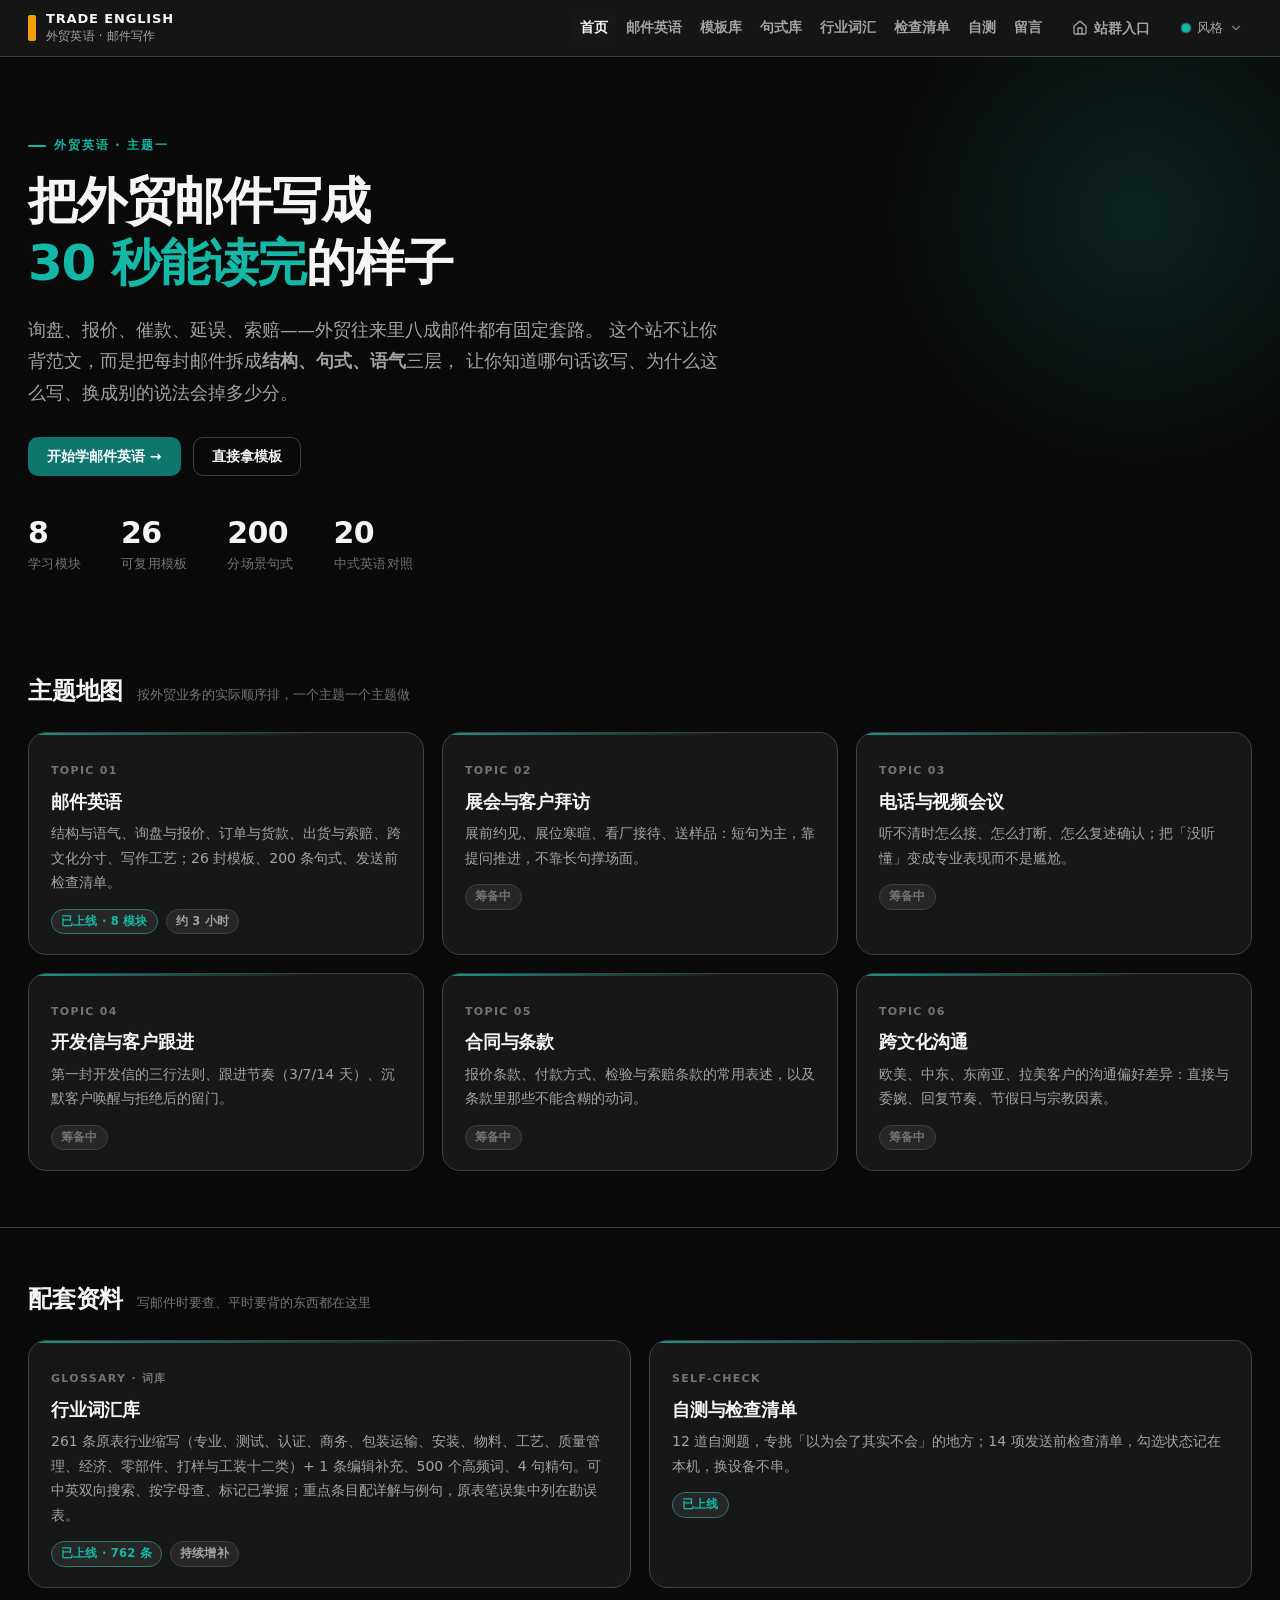
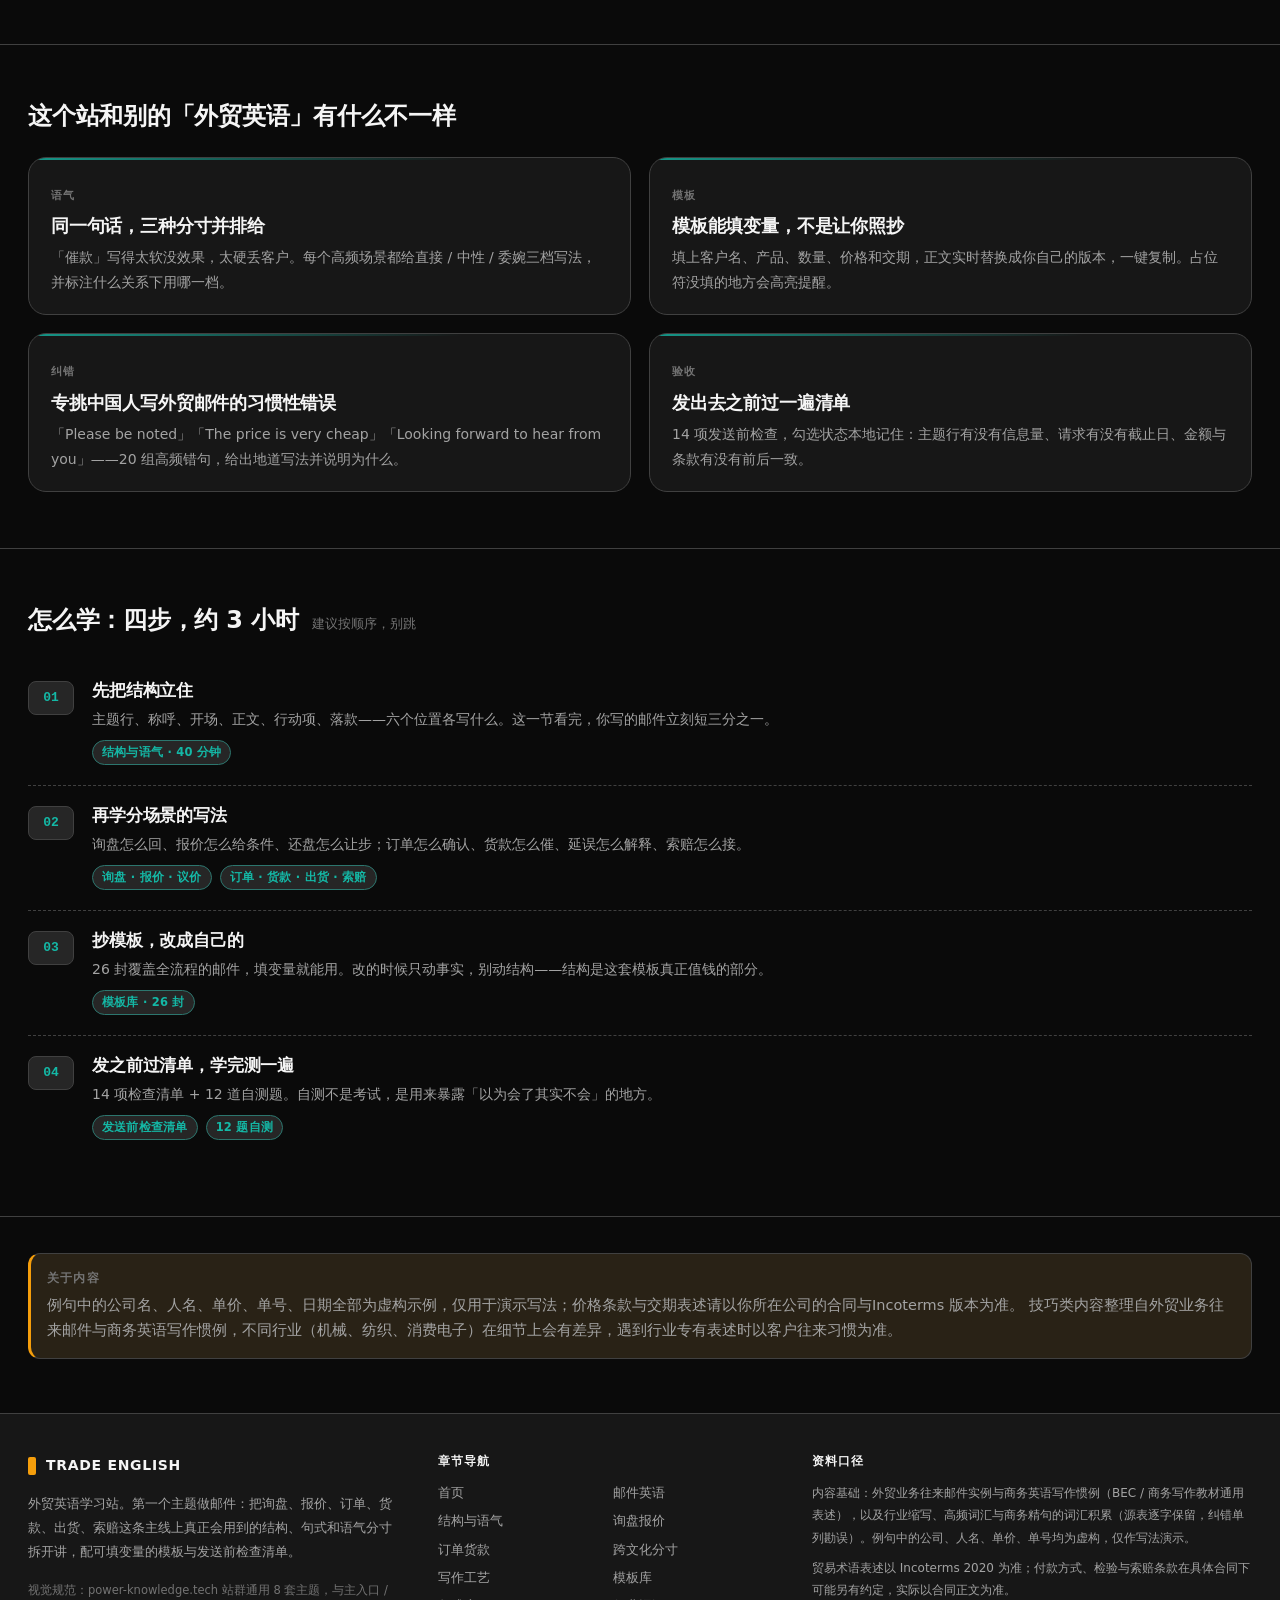
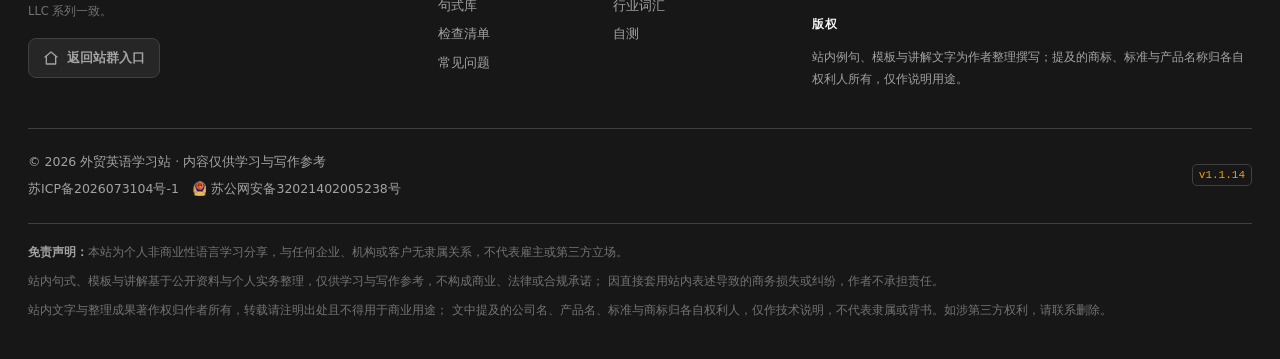
==== commit 127e116c: "词汇库页签改用真路径，去掉地址栏里的 #（v1.1.14） 用户问「#abbr 是什么意思、能不能不要」，并明确「# 不要，abbr 留着」。 页签本来就是页面状态，不是页内锚点 —— 页面上根本没有" ====
--- a/index.html
+++ b/index.html
@@ -321,7 +321,7 @@
         </div>
       </div>
       <div class="foot-legal-right">
-        <span class="app-version">v1.1.13</span>
+        <span class="app-version">v1.1.14</span>
       </div>
     </div>
 
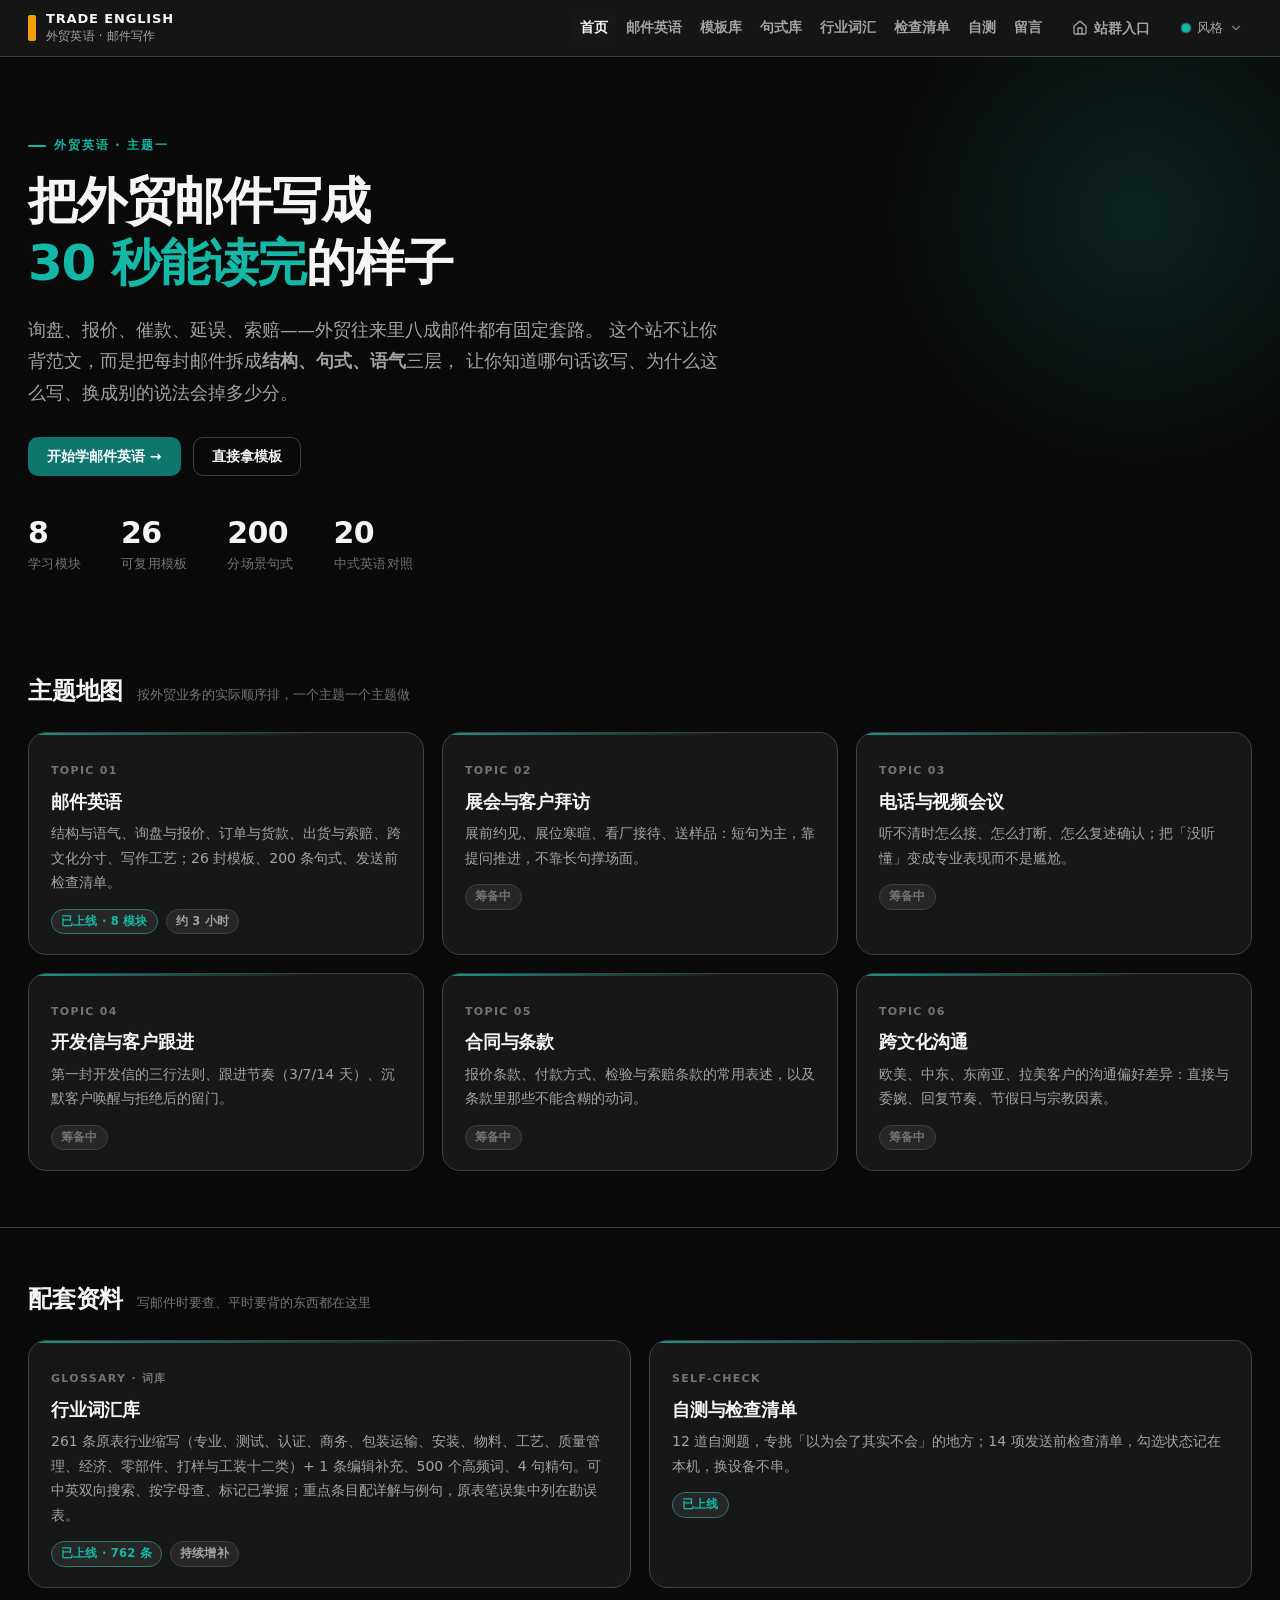
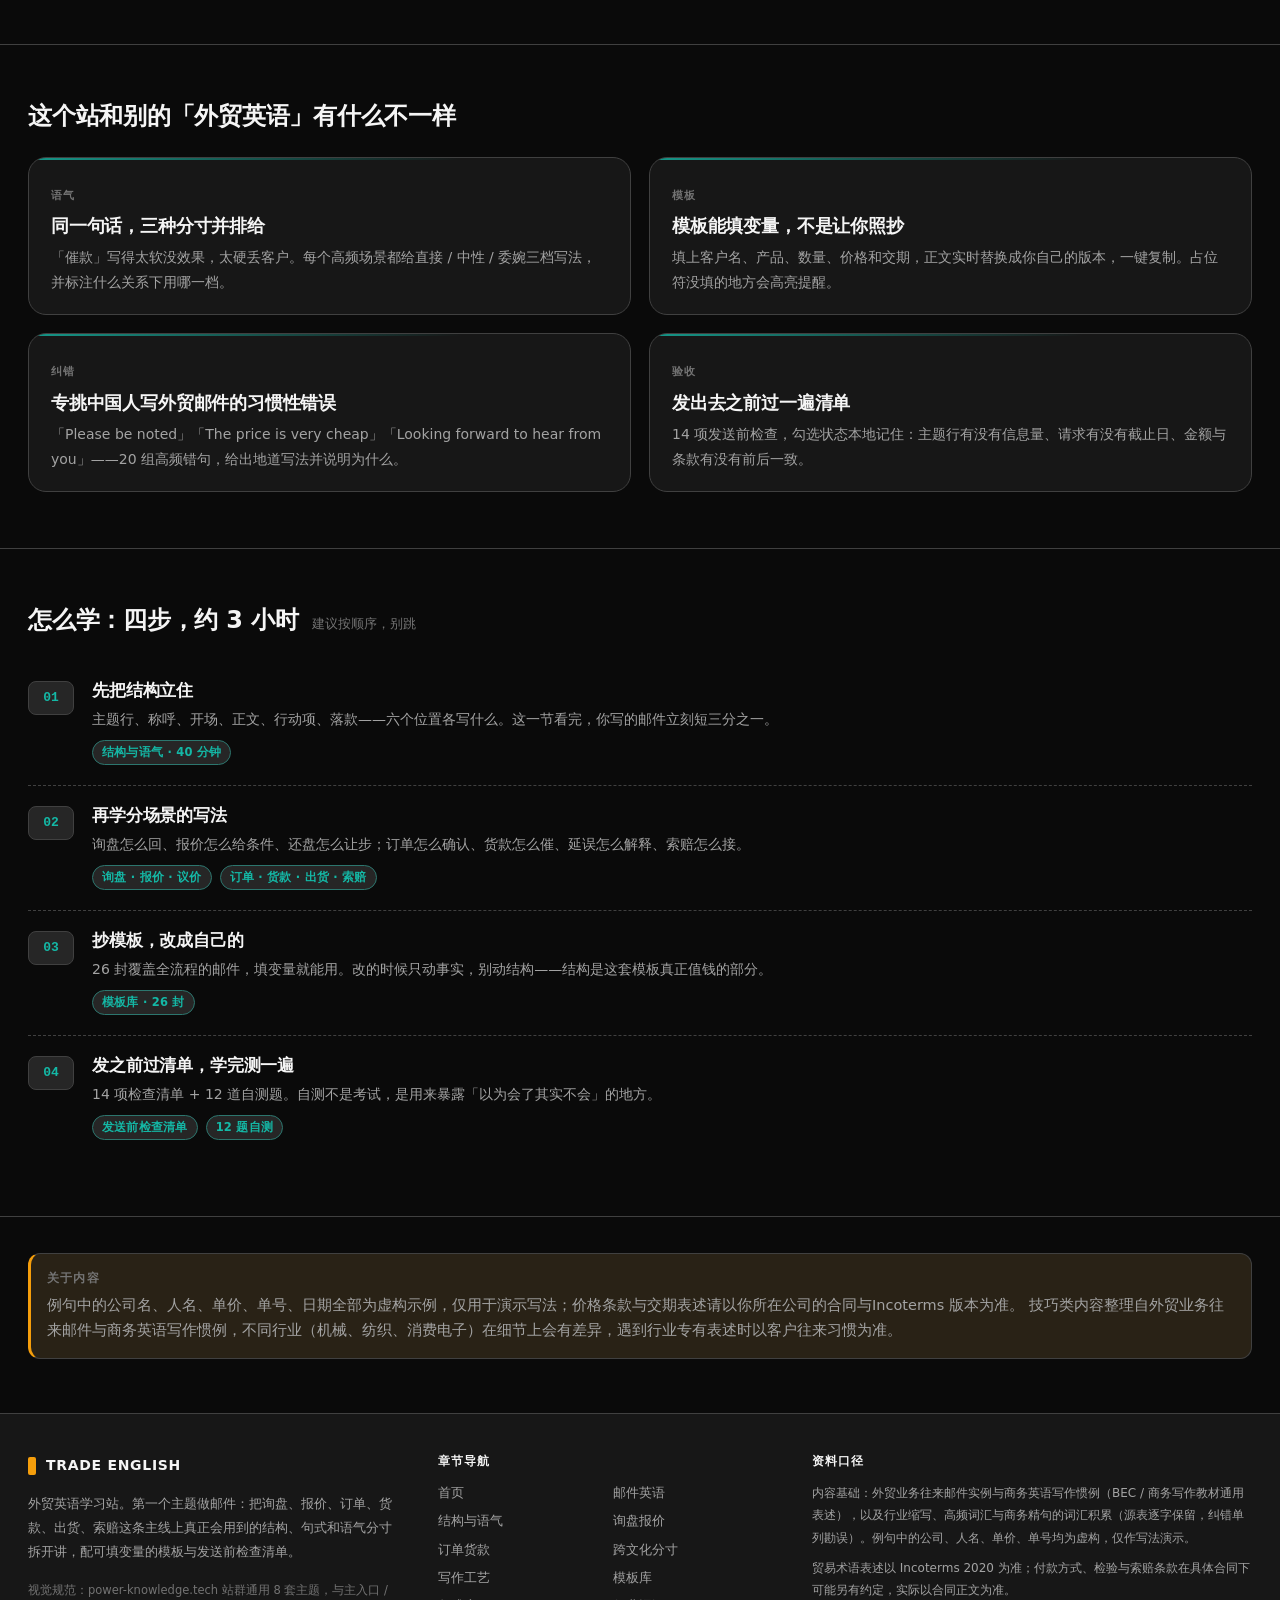
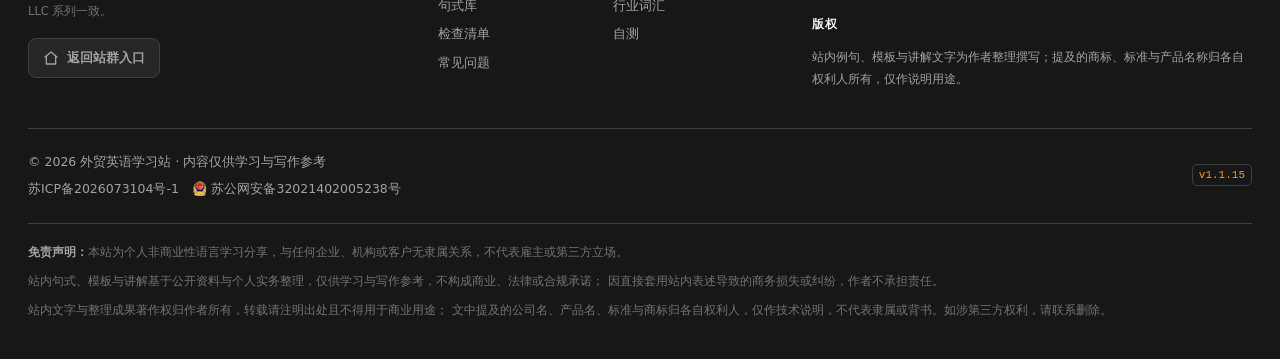
==== commit 598119a0: "词汇库第三页签路径 quotes → sentences（v1.1.15） /quotes 语义偏「引文」，这里的 4 条是通用英语例句（阿甘正传、狄更斯等）， /sentences 更贴合。只改路由" ====
--- a/index.html
+++ b/index.html
@@ -321,7 +321,7 @@
         </div>
       </div>
       <div class="foot-legal-right">
-        <span class="app-version">v1.1.14</span>
+        <span class="app-version">v1.1.15</span>
       </div>
     </div>
 
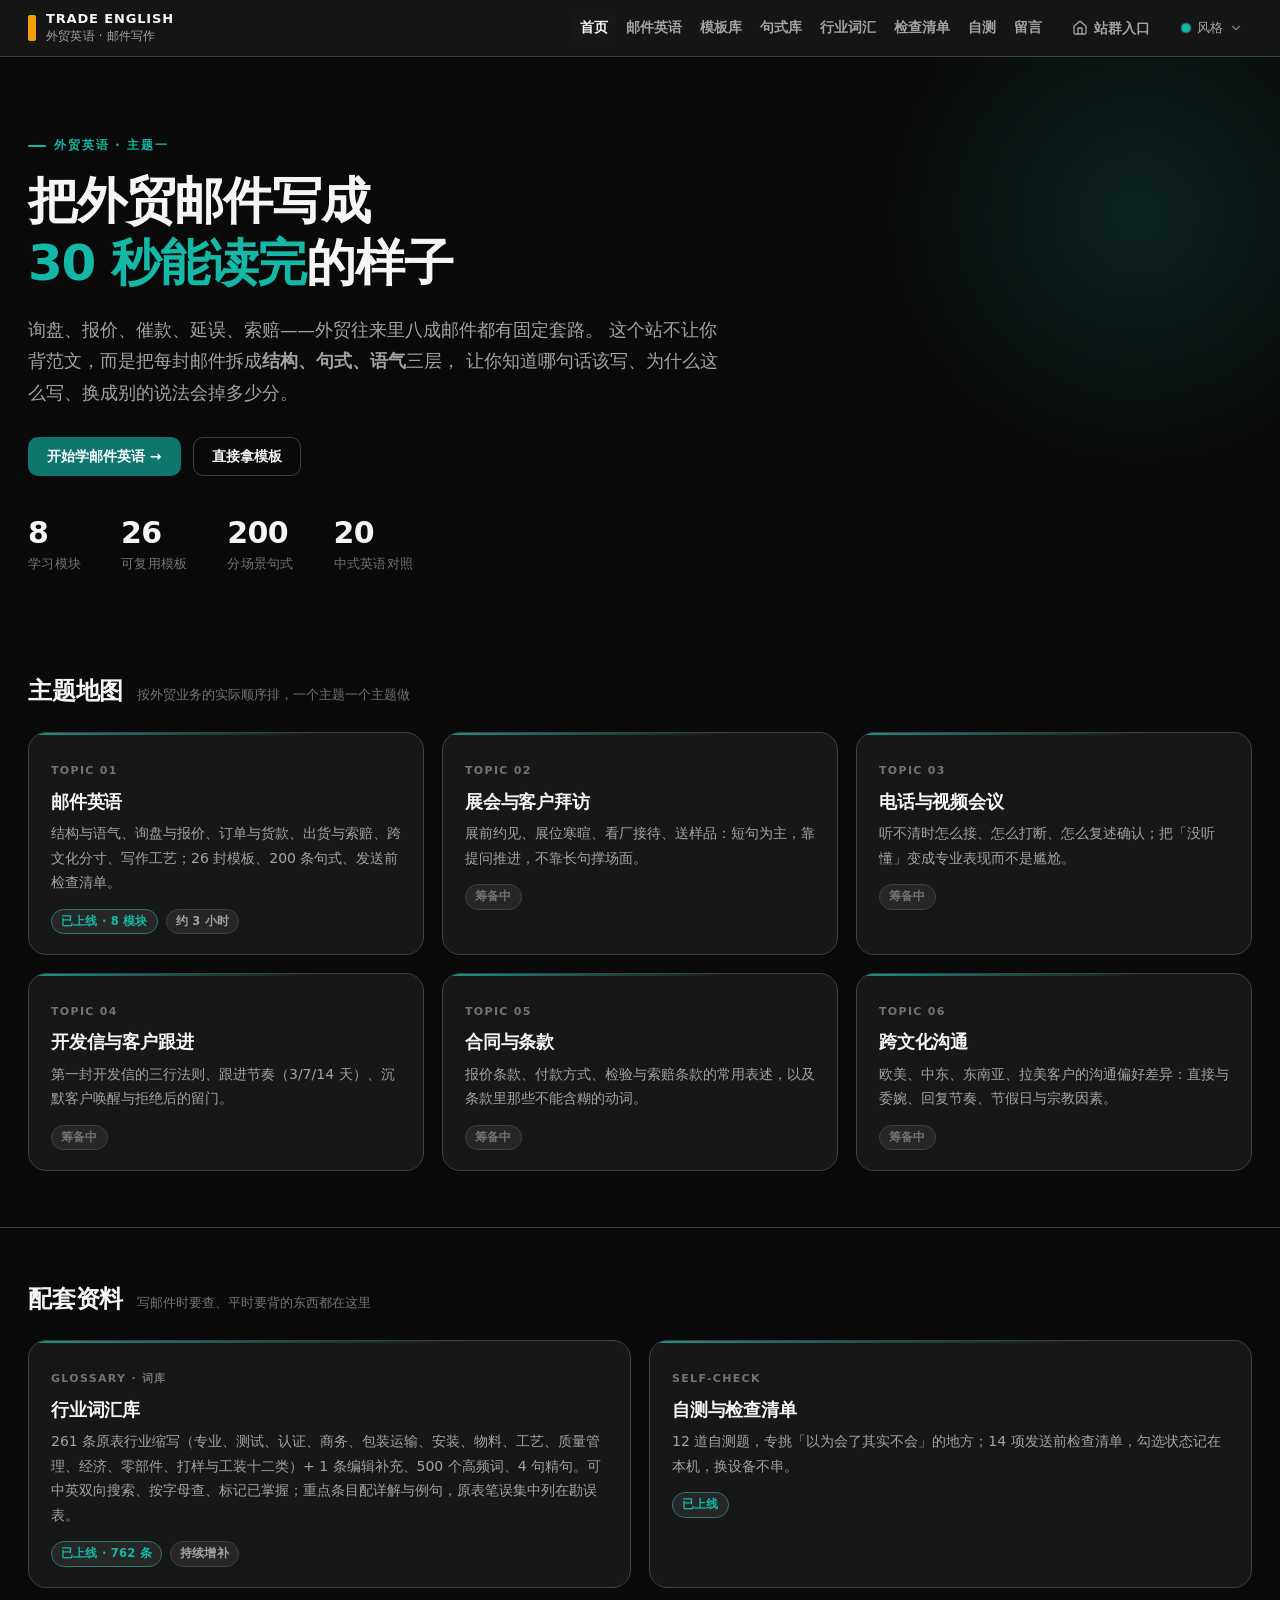
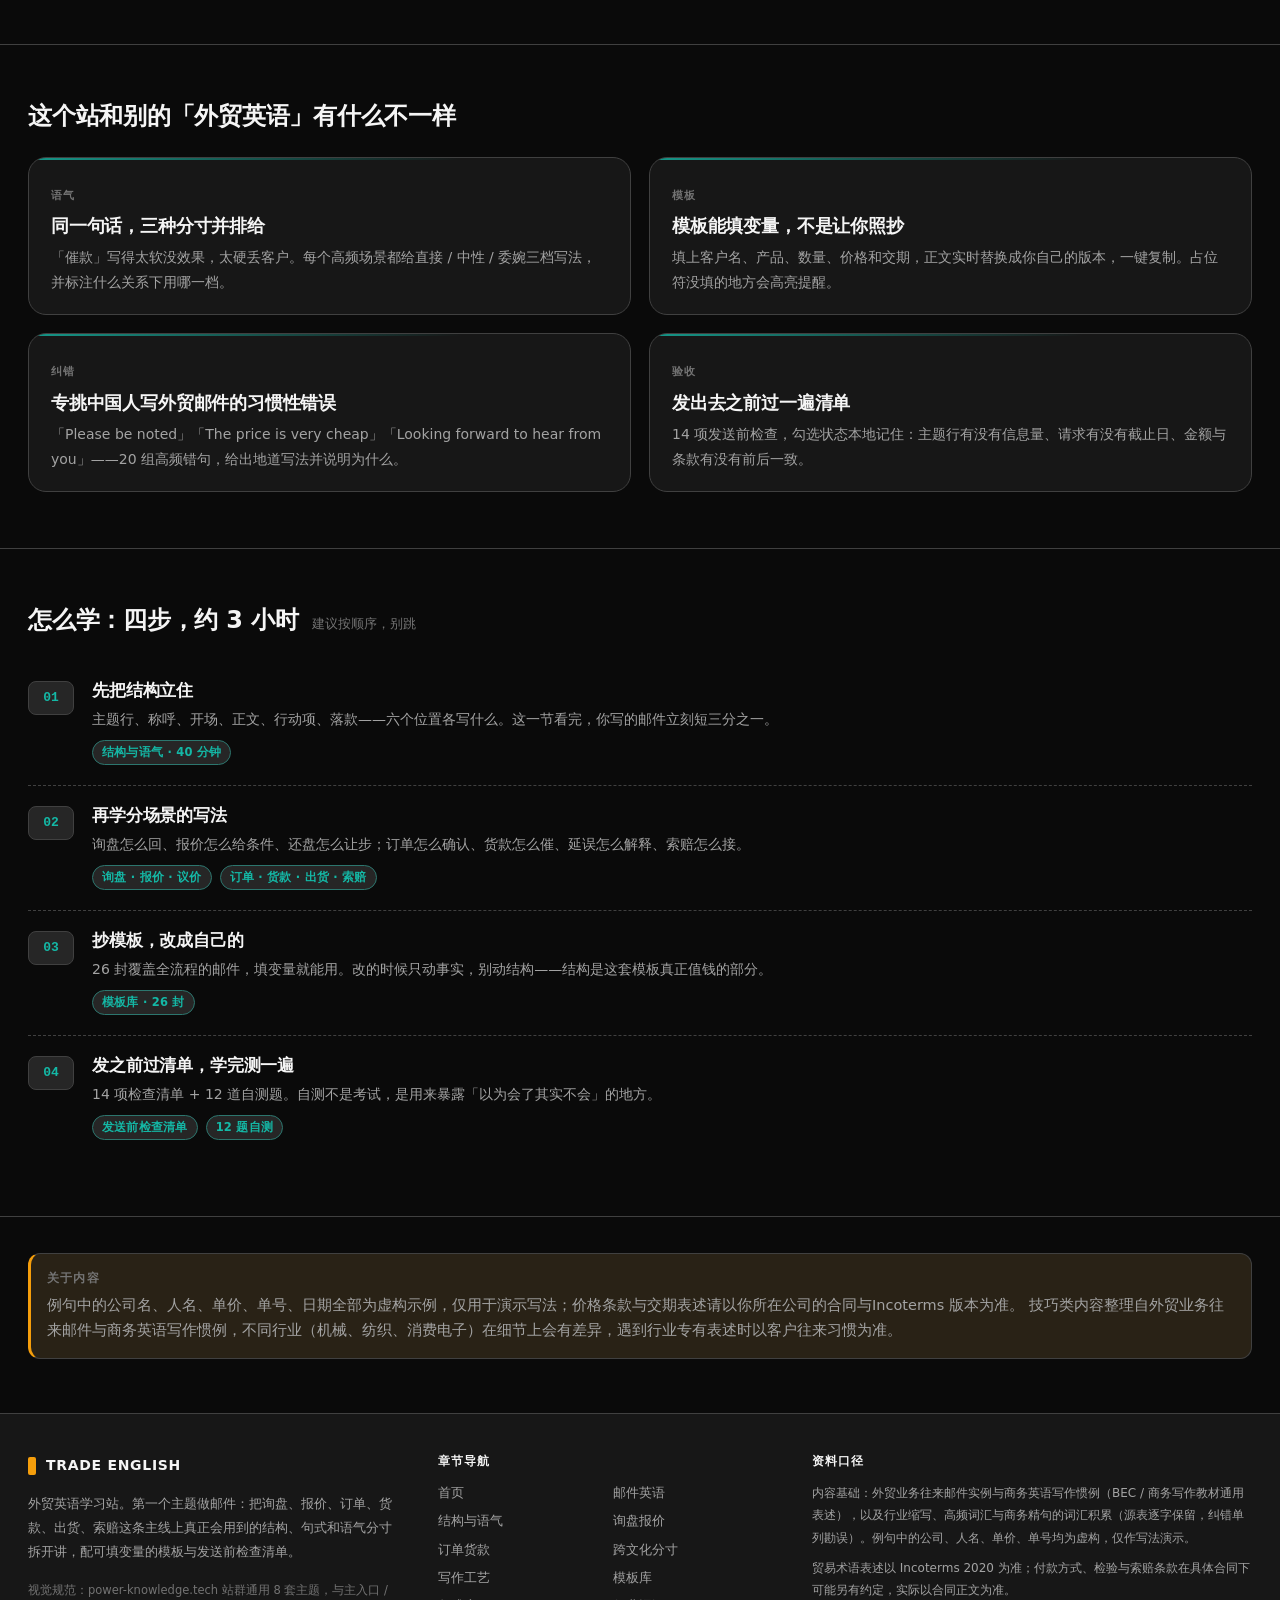
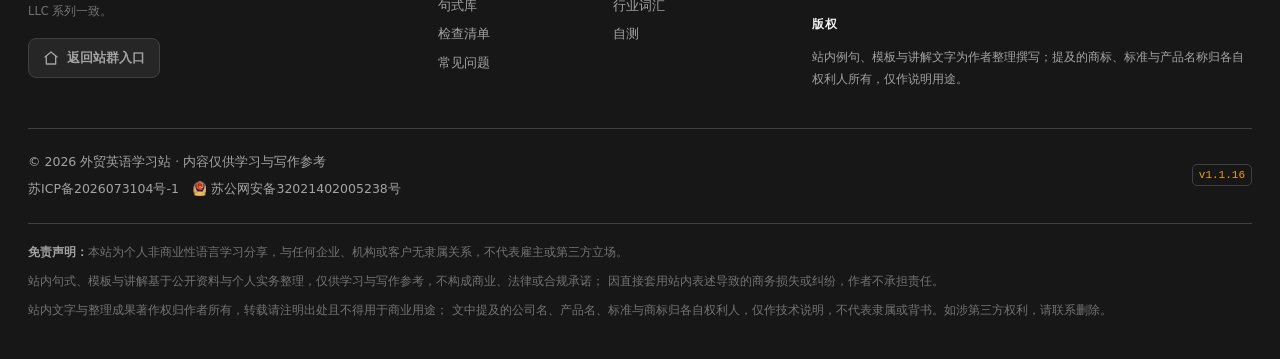
==== commit 7898d27b: "页内锚点：跳到位但不把 # 写进地址栏（v1.1.16） 用户截图 /email/checklist#check 指出「这些路径下还残留的 #」。  与词汇库页签那次不同，这批 # 是**真锚点**（" ====
--- a/index.html
+++ b/index.html
@@ -321,7 +321,7 @@
         </div>
       </div>
       <div class="foot-legal-right">
-        <span class="app-version">v1.1.15</span>
+        <span class="app-version">v1.1.16</span>
       </div>
     </div>
 
--- a/assets/css/site.css
+++ b/assets/css/site.css
@@ -243,6 +243,9 @@
   display: block; margin-bottom: 6px; letter-spacing: .1em;
 }
 .prose > h3 { font-size: 17px; margin: 30px 0 10px; scroll-margin-top: 84px; }
+/* 页内跳转后会把焦点移到标题上（无障碍要求），这类程序性焦点不画描边；
+   tabindex="-1" 的元素本来就进不了 Tab 顺序，不会影响键盘可见性 */
+[tabindex="-1"]:focus { outline: none; }
 .prose p { margin: 0 0 14px; color: var(--color-text-secondary); font-size: 15.5px; }
 .prose strong { color: var(--color-text-primary); font-weight: 700; }
 .prose ul, .prose ol { margin: 0 0 16px; padding-left: 22px; color: var(--color-text-secondary); font-size: 15.5px; }
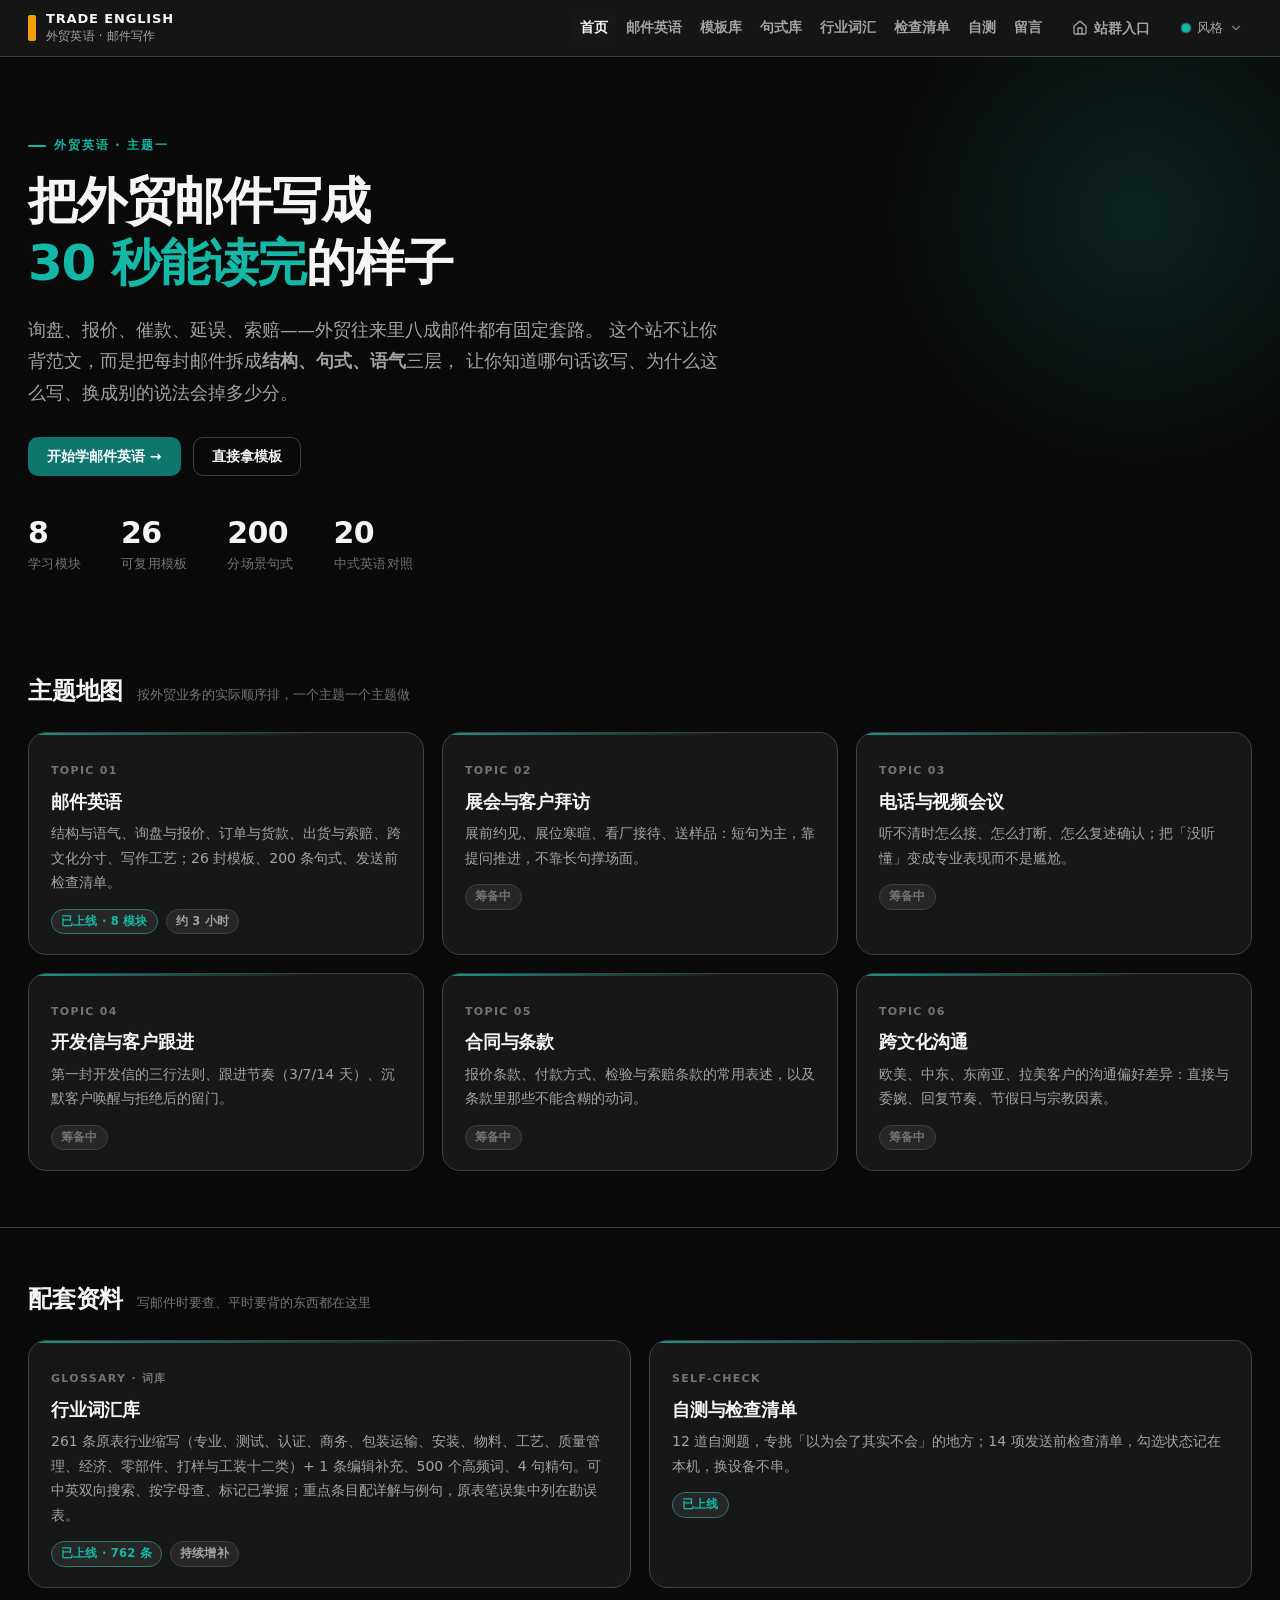
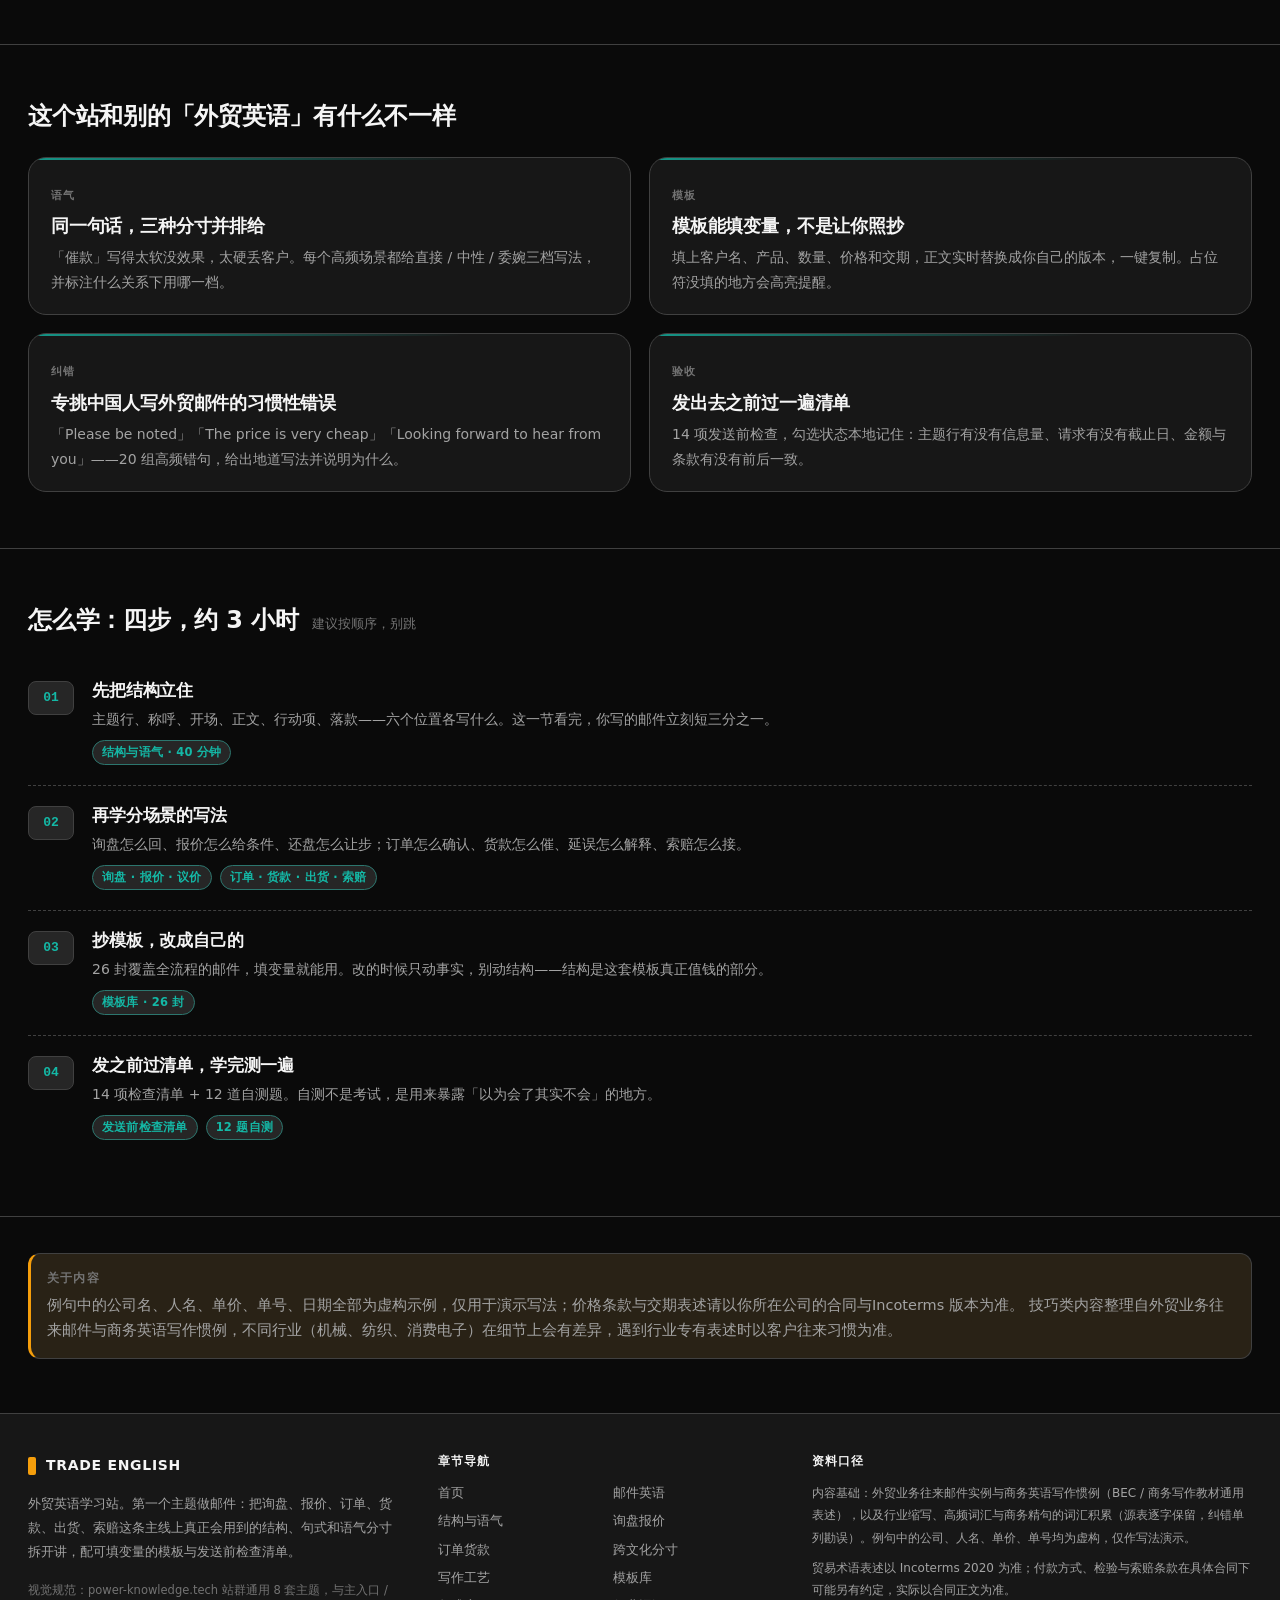
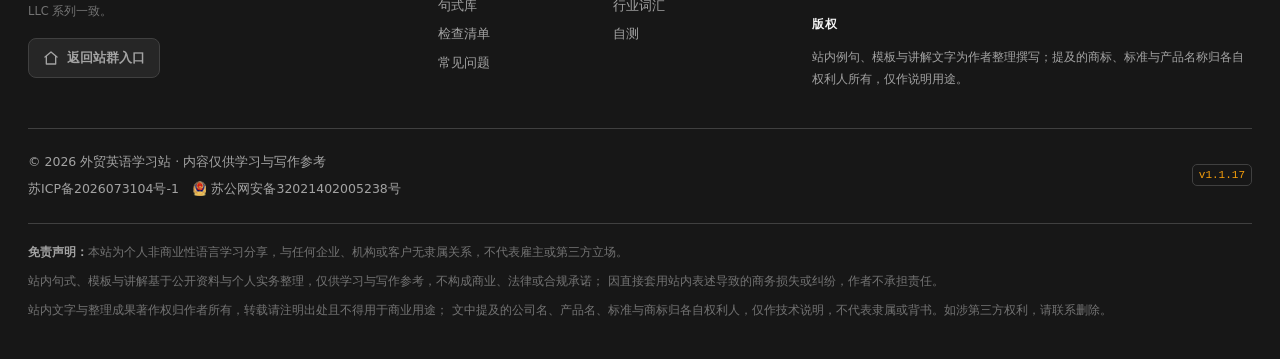
==== commit c58e02eb: "页内小节改成 /page/section 路径，不再用 #hash（v1.1.17） 上一版把 # 直接抹掉，小节信息彻底丢失，用户判定「不对」，要求「把 # 改为 /」。 现改为路径寻址，与词汇库页" ====
--- a/index.html
+++ b/index.html
@@ -26,18 +26,18 @@
     } catch (e) {}
   })();
 </script>
-<link rel="stylesheet" href="assets/css/theme-vars.css" />
-<link rel="stylesheet" href="assets/css/theme-switcher.css" />
-<link rel="stylesheet" href="assets/css/header.css" />
-<link rel="stylesheet" href="assets/css/footer.css" />
-<link rel="stylesheet" href="assets/css/site.css" />
+<link rel="stylesheet" href="/assets/css/theme-vars.css" />
+<link rel="stylesheet" href="/assets/css/theme-switcher.css" />
+<link rel="stylesheet" href="/assets/css/header.css" />
+<link rel="stylesheet" href="/assets/css/footer.css" />
+<link rel="stylesheet" href="/assets/css/site.css" />
 </head>
 <body>
 <a class="skip-link" href="#main">跳到正文</a>
 
 <header class="topbar">
   <div class="bar">
-    <a class="brand" href="./" aria-label="外贸英语学习站首页">
+    <a class="brand" href="/" aria-label="外贸英语学习站首页">
       <i class="mark" aria-hidden="true"></i>
       <span class="brand-text">
         <span class="brand-en">TRADE ENGLISH</span>
@@ -46,13 +46,13 @@
     </a>
     <button class="nav-toggle" type="button" aria-expanded="false" aria-controls="navlinks">目录 ▾</button>
     <nav class="navlinks" id="navlinks" aria-label="主导航">
-      <a href="./">首页</a>
-      <a href="email/" data-topic="email">邮件英语</a>
-      <a href="email/templates">模板库</a>
-      <a href="email/phrases">句式库</a>
-      <a href="glossary/">行业词汇</a>
-      <a href="email/checklist">检查清单</a>
-      <a href="practice">自测</a>
+      <a href="/">首页</a>
+      <a href="/email/" data-topic="email">邮件英语</a>
+      <a href="/email/templates">模板库</a>
+      <a href="/email/phrases">句式库</a>
+      <a href="/glossary/">行业词汇</a>
+      <a href="/email/checklist">检查清单</a>
+      <a href="/practice">自测</a>
     </nav>
 <a class="group-entry" href="https://power-knowledge.tech/">
       <svg width="16" height="16" viewBox="0 0 24 24" fill="none" stroke="currentColor"
@@ -77,8 +77,8 @@
         让你知道哪句话该写、为什么这么写、换成别的说法会掉多少分。
       </p>
       <div class="hero-actions">
-        <a class="btn" href="email/">开始学邮件英语 →</a>
-        <a class="btn btn--ghost" href="email/templates">直接拿模板</a>
+        <a class="btn" href="/email/">开始学邮件英语 →</a>
+        <a class="btn btn--ghost" href="/email/templates">直接拿模板</a>
       </div>
       <div class="stats">
         <div class="stat"><b>8</b><span>学习模块</span></div>
@@ -96,7 +96,7 @@
         <span class="hint">按外贸业务的实际顺序排，一个主题一个主题做</span>
       </div>
       <div class="grid grid--3">
-        <a class="card" href="email/">
+        <a class="card" href="/email/">
           <span class="kicker">Topic 01</span>
           <h3>邮件英语</h3>
           <p>结构与语气、询盘与报价、订单与货款、出货与索赔、跨文化分寸、写作工艺；26 封模板、200 条句式、发送前检查清单。</p>
@@ -146,7 +146,7 @@
         <span class="hint">写邮件时要查、平时要背的东西都在这里</span>
       </div>
       <div class="grid grid--2">
-        <a class="card" href="glossary/">
+        <a class="card" href="/glossary/">
           <span class="kicker">Glossary · 词库</span>
           <h3>行业词汇库</h3>
           <p>261 条原表行业缩写（专业、测试、认证、商务、包装运输、安装、物料、工艺、质量管理、经济、零部件、打样与工装十二类）+ 1 条编辑补充、500 个高频词、4 句精句。可中英双向搜索、按字母查、标记已掌握；重点条目配详解与例句，原表笔误集中列在勘误表。</p>
@@ -155,7 +155,7 @@
             <span class="badge">持续增补</span>
           </div>
         </a>
-        <a class="card" href="practice">
+        <a class="card" href="/practice">
           <span class="kicker">Self-check</span>
           <h3>自测与检查清单</h3>
           <p>12 道自测题，专挑「以为会了其实不会」的地方；14 项发送前检查清单，勾选状态记在本机，换设备不串。</p>
@@ -206,7 +206,7 @@
           <div>
             <h3>先把结构立住</h3>
             <p>主题行、称呼、开场、正文、行动项、落款——六个位置各写什么。这一节看完，你写的邮件立刻短三分之一。</p>
-            <div class="meta"><a class="badge badge--live" href="email/structure">结构与语气 · 40 分钟</a></div>
+            <div class="meta"><a class="badge badge--live" href="/email/structure">结构与语气 · 40 分钟</a></div>
           </div>
         </div>
         <div class="step">
@@ -214,8 +214,8 @@
             <h3>再学分场景的写法</h3>
             <p>询盘怎么回、报价怎么给条件、还盘怎么让步；订单怎么确认、货款怎么催、延误怎么解释、索赔怎么接。</p>
             <div class="meta">
-              <a class="badge badge--live" href="email/negotiation">询盘 · 报价 · 议价</a>
-              <a class="badge badge--live" href="email/operations">订单 · 货款 · 出货 · 索赔</a>
+              <a class="badge badge--live" href="/email/negotiation">询盘 · 报价 · 议价</a>
+              <a class="badge badge--live" href="/email/operations">订单 · 货款 · 出货 · 索赔</a>
             </div>
           </div>
         </div>
@@ -223,7 +223,7 @@
           <div>
             <h3>抄模板，改成自己的</h3>
             <p>26 封覆盖全流程的邮件，填变量就能用。改的时候只动事实，别动结构——结构是这套模板真正值钱的部分。</p>
-            <div class="meta"><a class="badge badge--live" href="email/templates">模板库 · 26 封</a></div>
+            <div class="meta"><a class="badge badge--live" href="/email/templates">模板库 · 26 封</a></div>
           </div>
         </div>
         <div class="step">
@@ -231,8 +231,8 @@
             <h3>发之前过清单，学完测一遍</h3>
             <p>14 项检查清单 + 12 道自测题。自测不是考试，是用来暴露「以为会了其实不会」的地方。</p>
             <div class="meta">
-              <a class="badge badge--live" href="email/checklist">发送前检查清单</a>
-              <a class="badge badge--live" href="practice">12 题自测</a>
+              <a class="badge badge--live" href="/email/checklist">发送前检查清单</a>
+              <a class="badge badge--live" href="/practice">12 题自测</a>
             </div>
           </div>
         </div>
@@ -278,19 +278,19 @@
       <div class="foot-col">
         <h4>章节导航</h4>
         <div class="foot-links">
-          <a href="./">首页</a>
-          <a href="email/">邮件英语</a>
-          <a href="email/structure">结构与语气</a>
-          <a href="email/negotiation">询盘报价</a>
-          <a href="email/operations">订单货款</a>
-          <a href="email/culture">跨文化分寸</a>
-          <a href="email/craft">写作工艺</a>
-          <a href="email/templates">模板库</a>
-          <a href="email/phrases">句式库</a>
-          <a href="glossary/">行业词汇</a>
-          <a href="email/checklist">检查清单</a>
-          <a href="practice">自测</a>
-          <a href="email/#faq">常见问题</a>
+          <a href="/">首页</a>
+          <a href="/email/">邮件英语</a>
+          <a href="/email/structure">结构与语气</a>
+          <a href="/email/negotiation">询盘报价</a>
+          <a href="/email/operations">订单货款</a>
+          <a href="/email/culture">跨文化分寸</a>
+          <a href="/email/craft">写作工艺</a>
+          <a href="/email/templates">模板库</a>
+          <a href="/email/phrases">句式库</a>
+          <a href="/glossary/">行业词汇</a>
+          <a href="/email/checklist">检查清单</a>
+          <a href="/practice">自测</a>
+          <a href="/email/#faq">常见问题</a>
         </div>
       </div>
 
@@ -321,7 +321,7 @@
         </div>
       </div>
       <div class="foot-legal-right">
-        <span class="app-version">v1.1.16</span>
+        <span class="app-version">v1.1.17</span>
       </div>
     </div>
 
@@ -341,7 +341,7 @@
   </div>
 </footer>
 
-<script src="assets/js/theme.js" defer></script>
-<script src="assets/js/site.js" defer></script>
+<script src="/assets/js/theme.js" defer></script>
+<script src="/assets/js/site.js" defer></script>
 </body>
 </html>
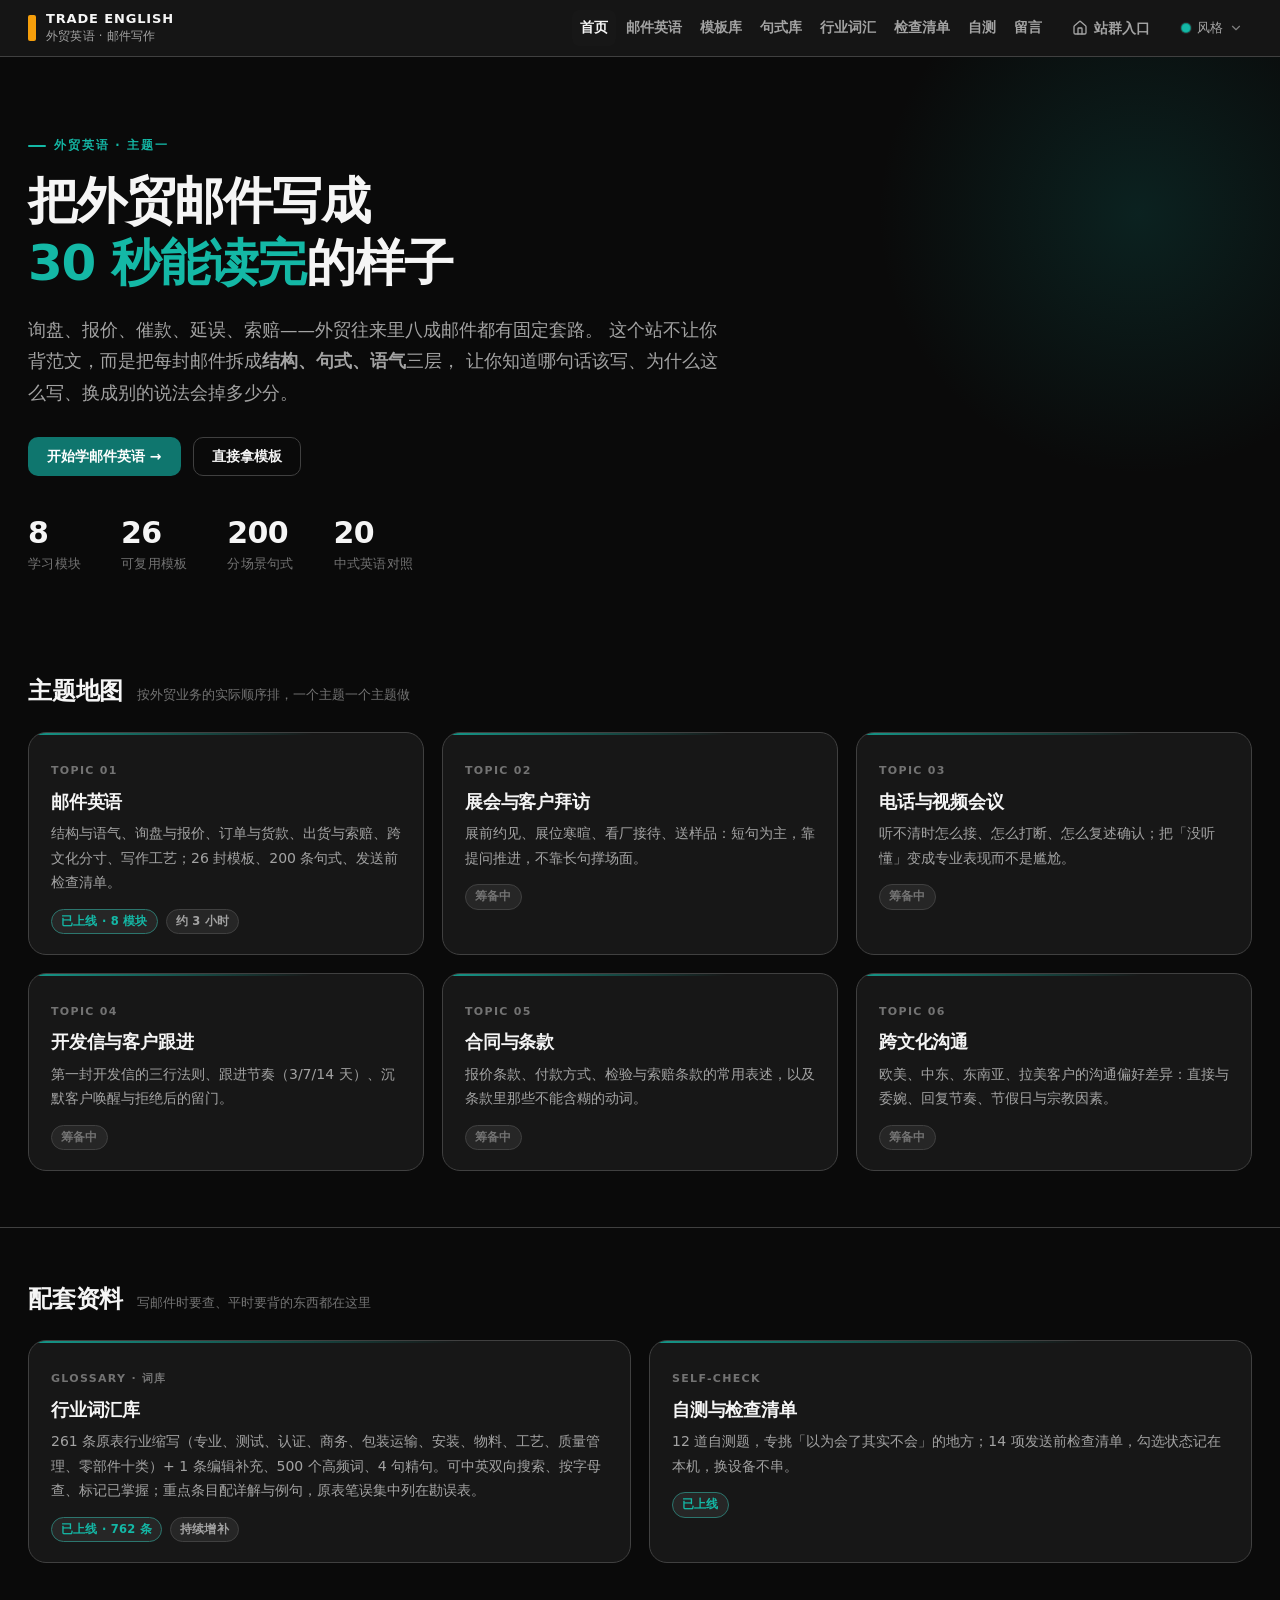
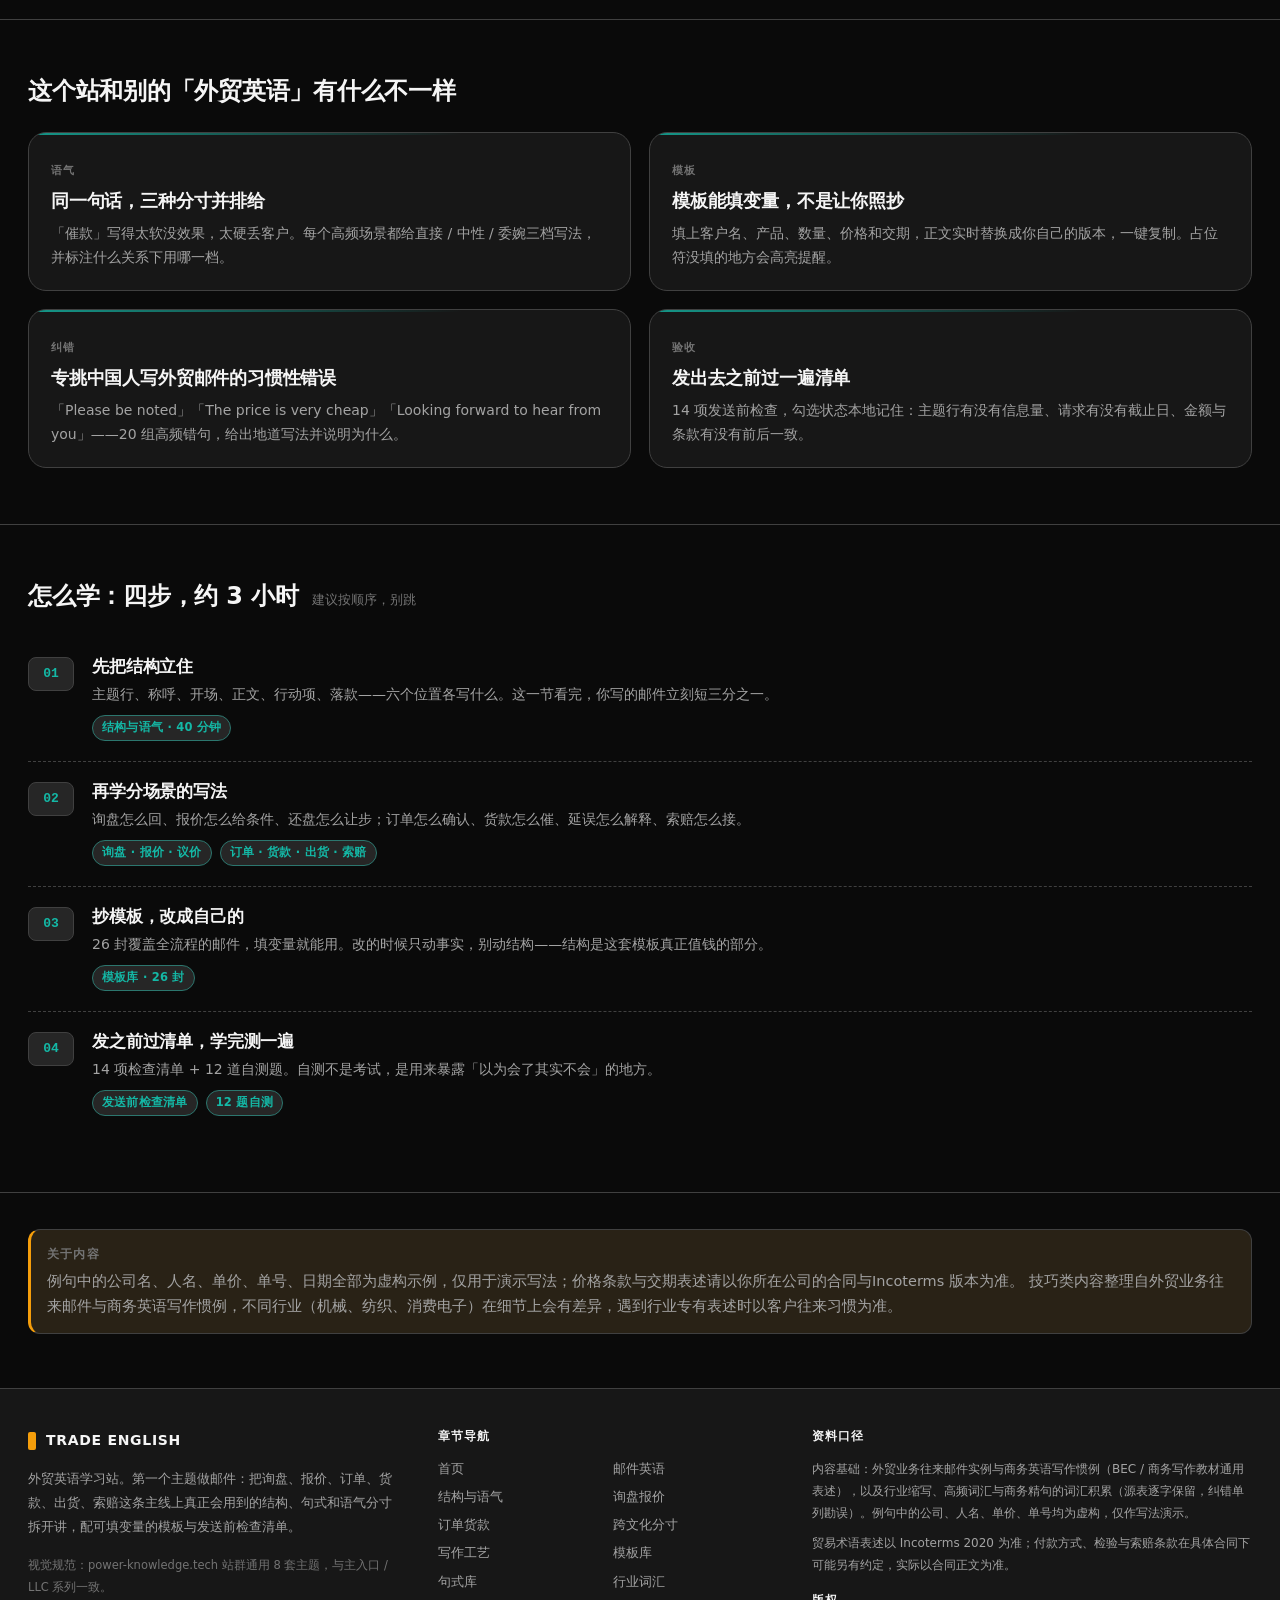
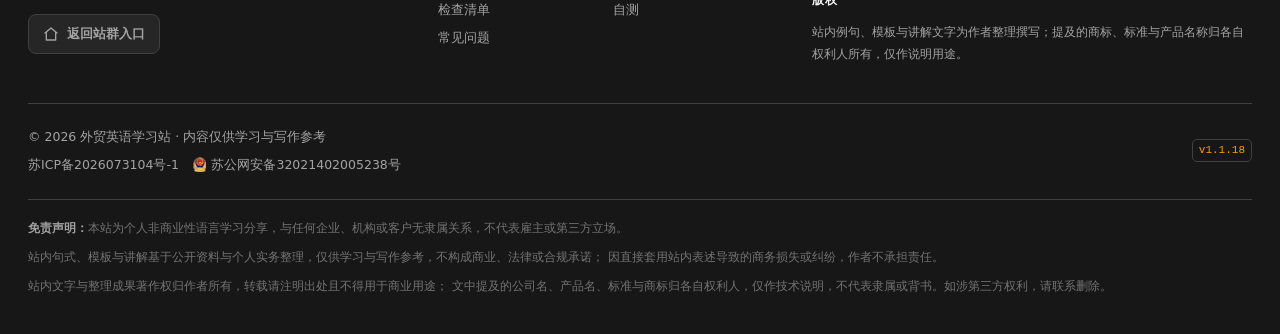
==== commit ce750e19: "词库分类重排：缩写 10 类、单词 10 类主题分组（v1.1.18） - 缩写：按 ODM 业务流程视角复核归并，经济类撤销并入工艺、打样工装 4 条并入质量；游离详解归位，匹配口径改为按当前分类 " ====
--- a/index.html
+++ b/index.html
@@ -149,7 +149,7 @@
         <a class="card" href="/glossary/">
           <span class="kicker">Glossary · 词库</span>
           <h3>行业词汇库</h3>
-          <p>261 条原表行业缩写（专业、测试、认证、商务、包装运输、安装、物料、工艺、质量管理、经济、零部件、打样与工装十二类）+ 1 条编辑补充、500 个高频词、4 句精句。可中英双向搜索、按字母查、标记已掌握；重点条目配详解与例句，原表笔误集中列在勘误表。</p>
+          <p>261 条原表行业缩写（专业、测试、认证、商务、包装运输、安装、物料、工艺、质量管理、零部件十类）+ 1 条编辑补充、500 个高频词、4 句精句。可中英双向搜索、按字母查、标记已掌握；重点条目配详解与例句，原表笔误集中列在勘误表。</p>
           <div class="meta">
             <span class="badge badge--live">已上线 · 762 条</span>
             <span class="badge">持续增补</span>
@@ -321,7 +321,7 @@
         </div>
       </div>
       <div class="foot-legal-right">
-        <span class="app-version">v1.1.17</span>
+        <span class="app-version">v1.1.18</span>
       </div>
     </div>
 
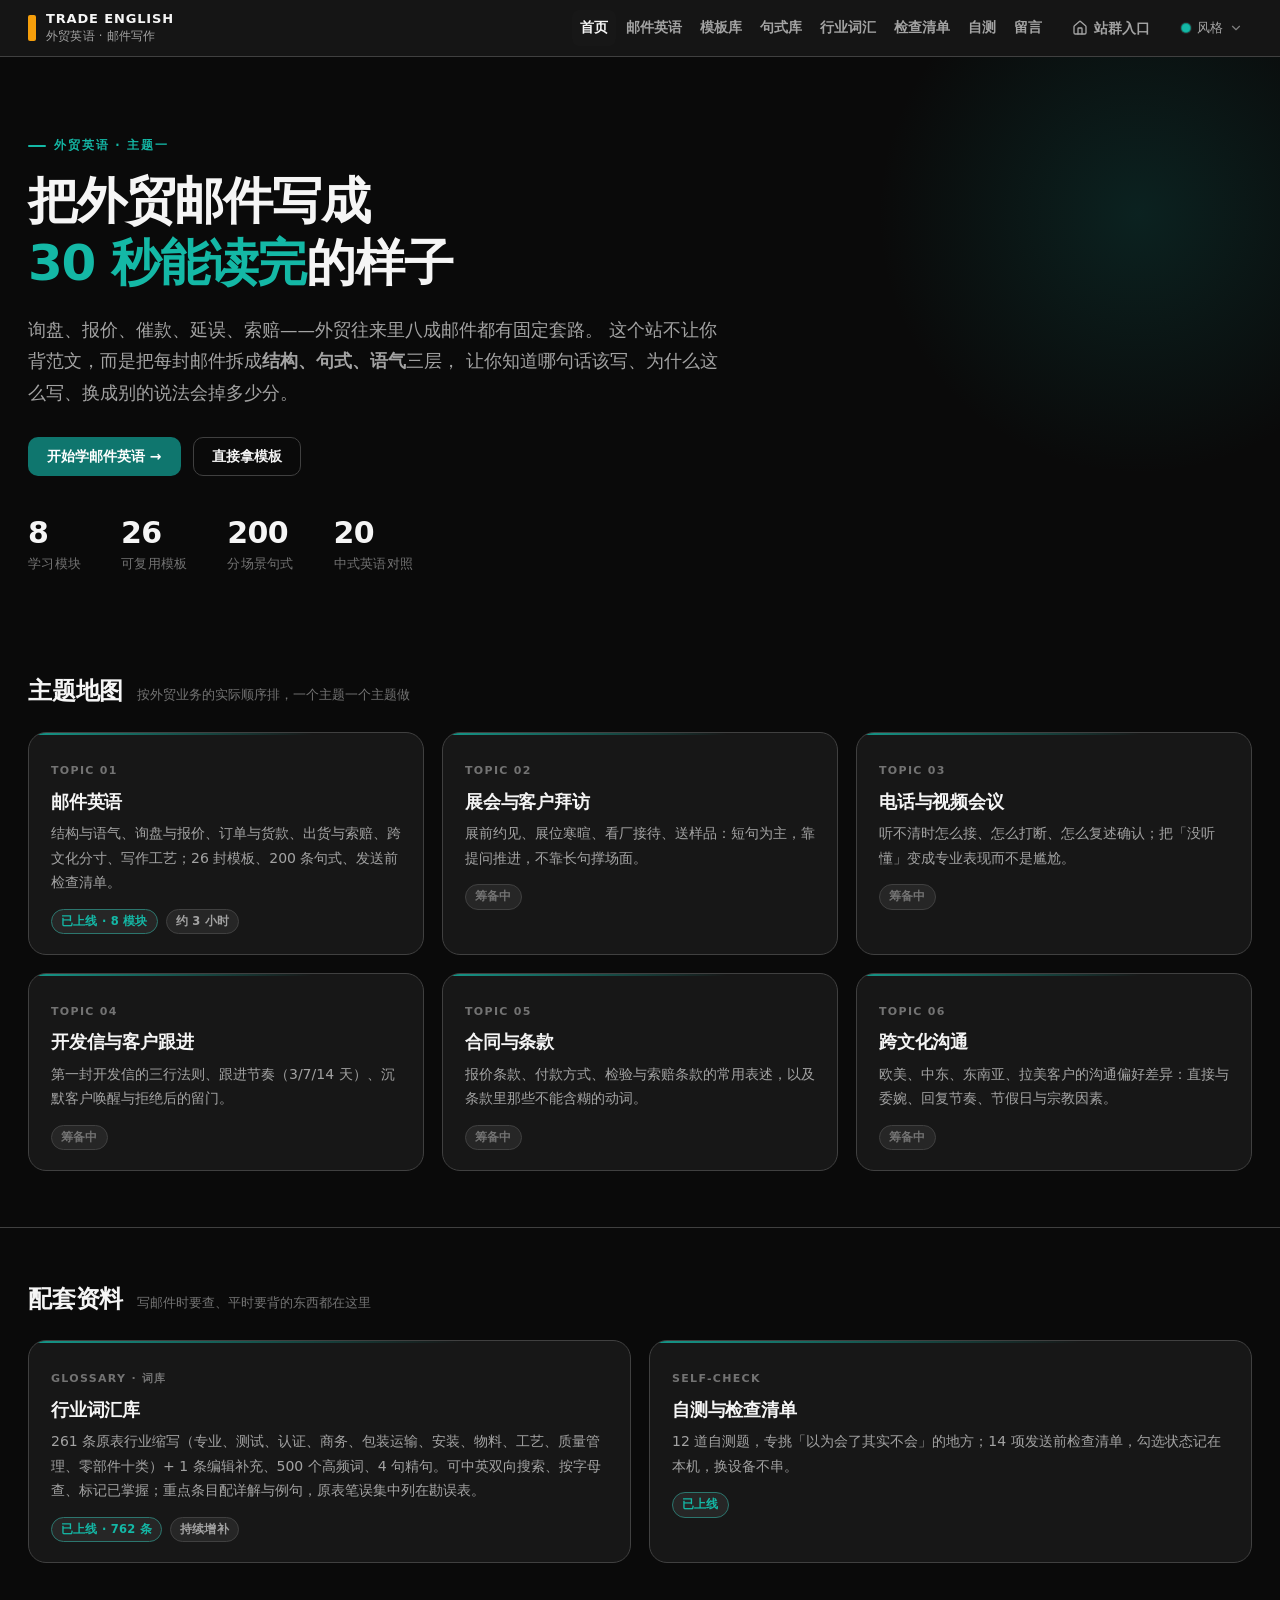
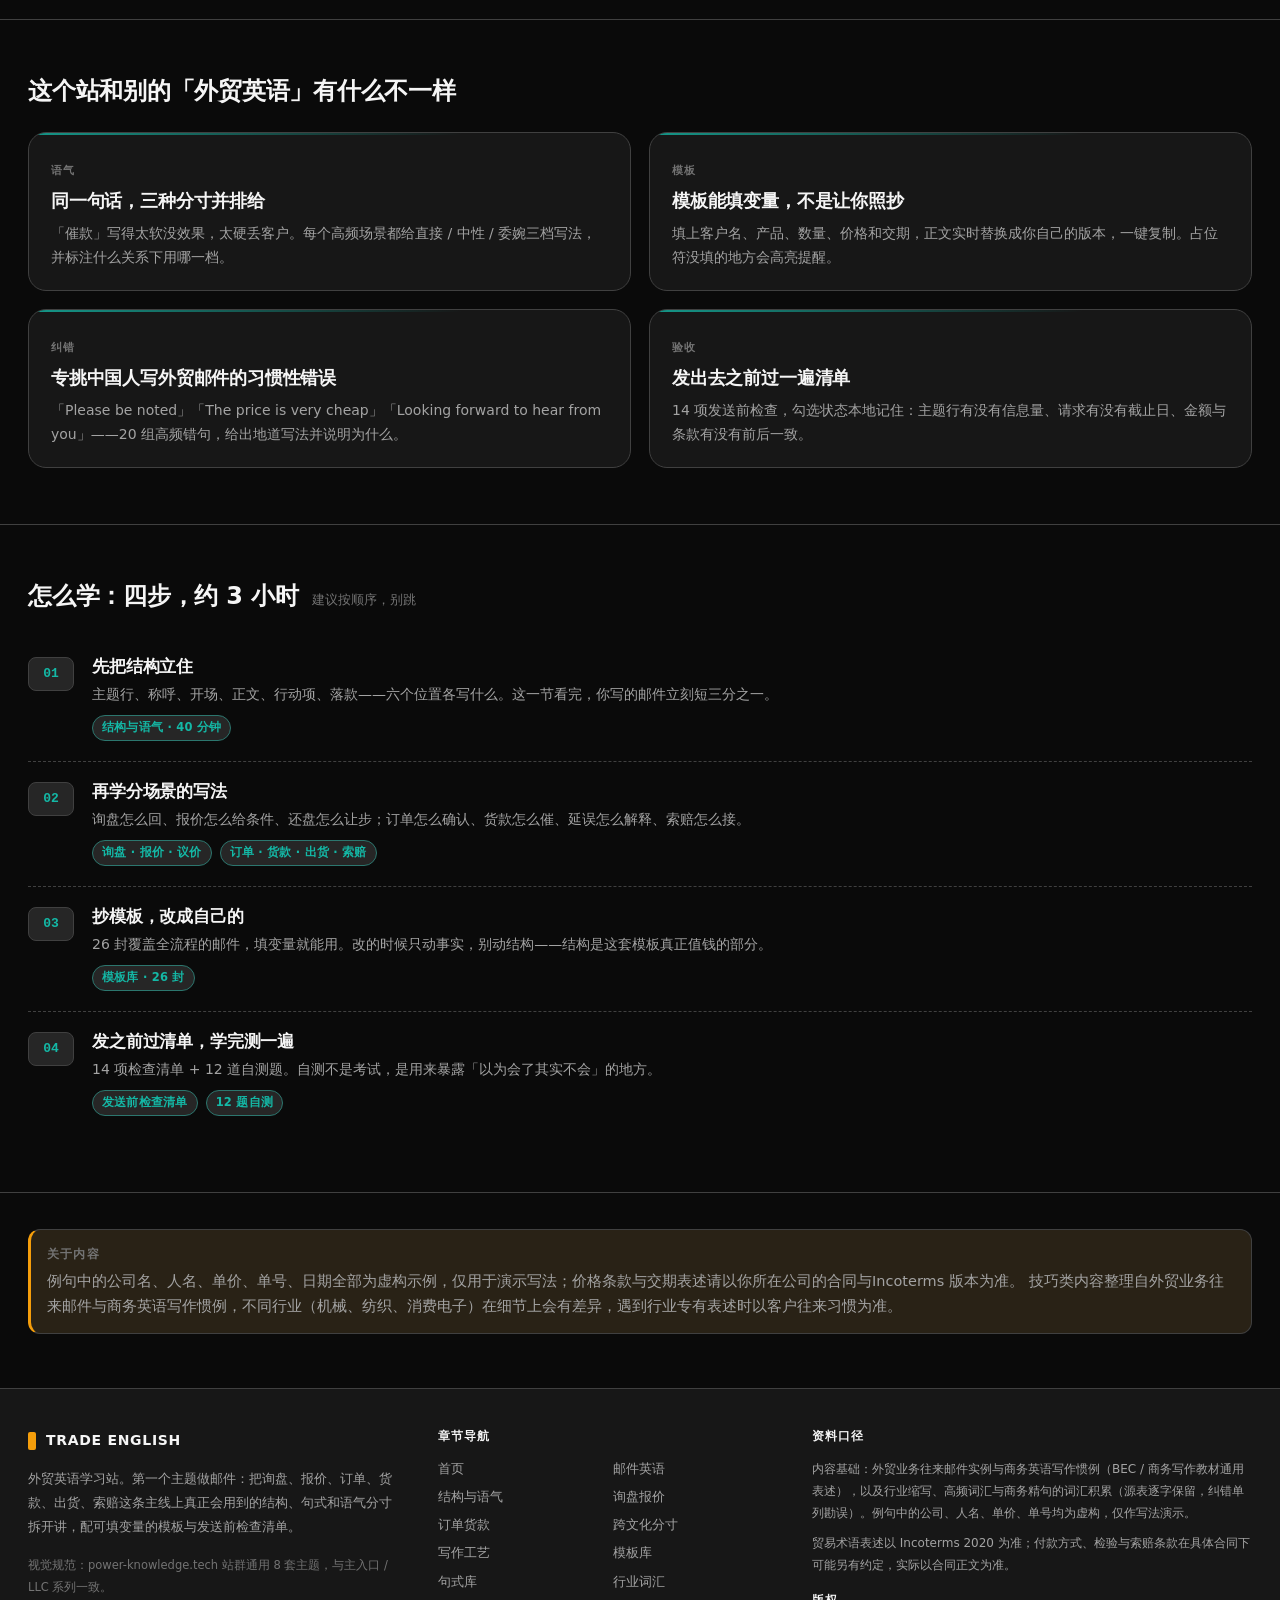
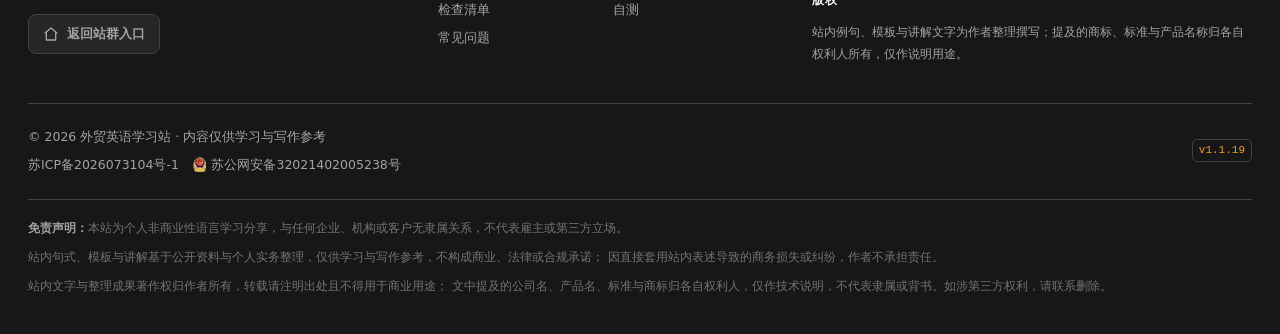
==== commit 13331cef: "ECR/ECN 由商务类迁入质量管理（v1.1.19） - 工程变更申请 ECR、变更通知 ECN 归入质量管理，ECR 详解跟随，补 ECN 配套详解 - 商务类导读去掉 ECR/ECN，质量管理导" ====
--- a/index.html
+++ b/index.html
@@ -321,7 +321,7 @@
         </div>
       </div>
       <div class="foot-legal-right">
-        <span class="app-version">v1.1.18</span>
+        <span class="app-version">v1.1.19</span>
       </div>
     </div>
 
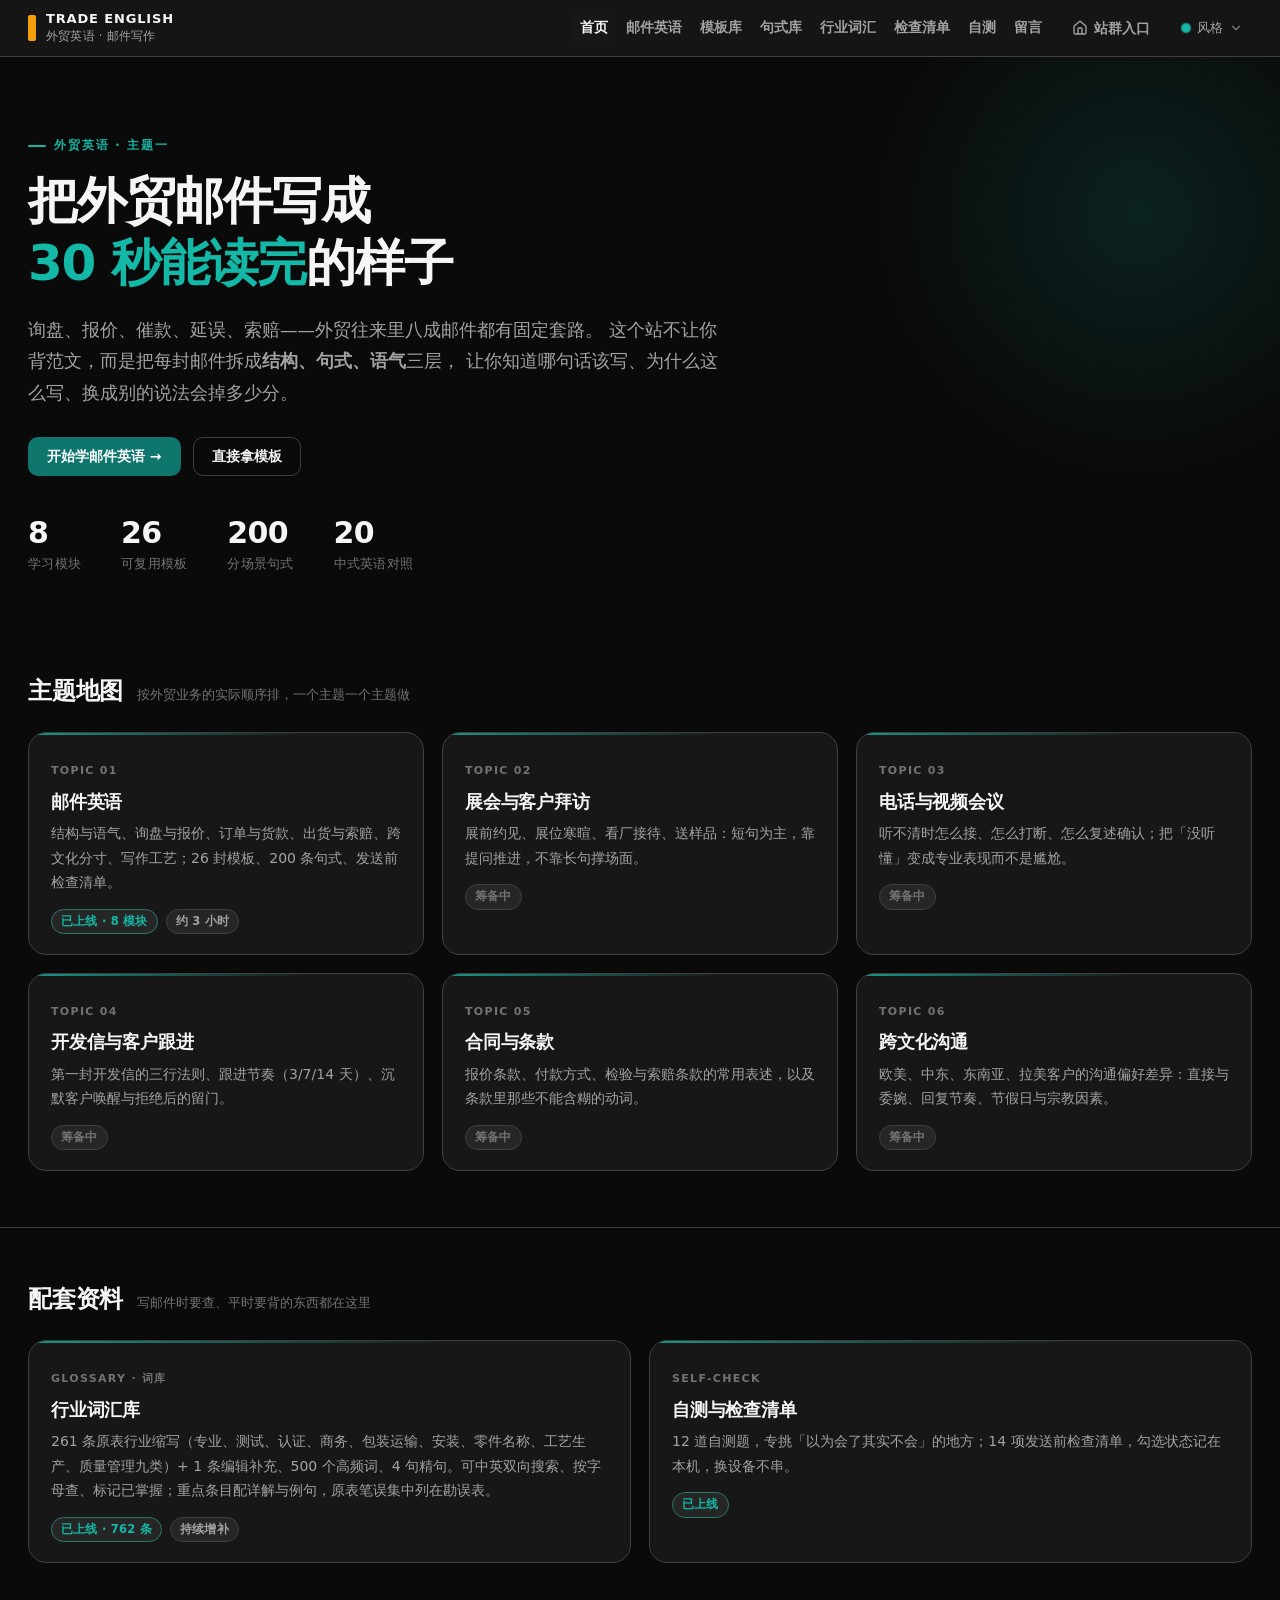
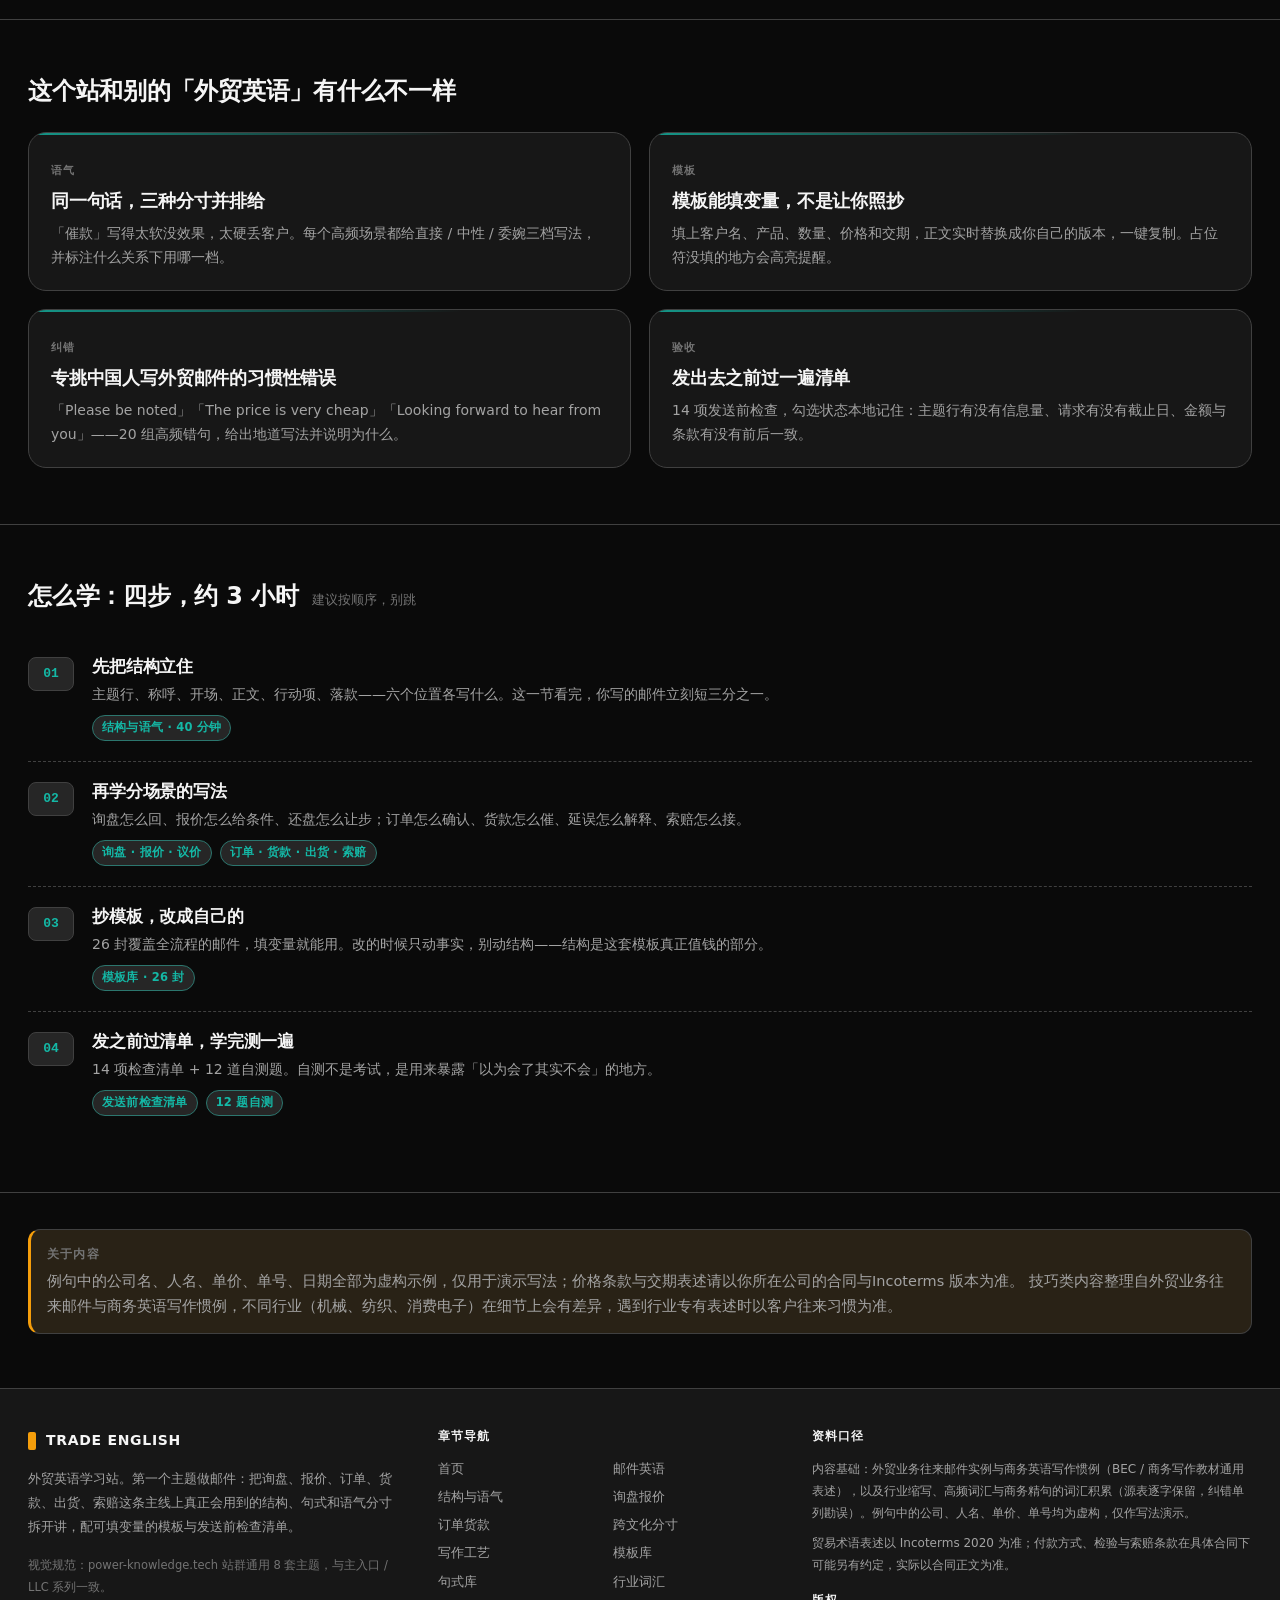
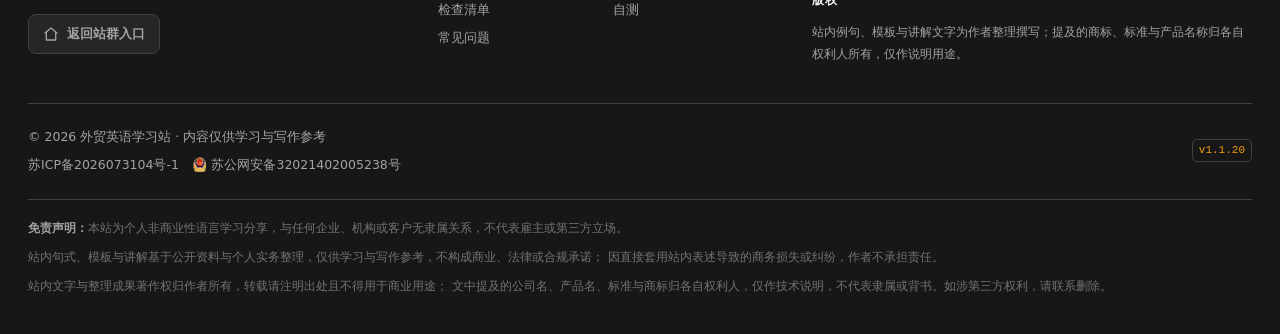
==== commit 9448af9c: "工艺类更名工艺生产类，物料并入零件名称（v1.1.20） - 「工艺类」显示名改为「工艺生产类」，内部键不变 - 物料(Material)整栏并入零件名称(The name of the compon" ====
--- a/index.html
+++ b/index.html
@@ -149,7 +149,7 @@
         <a class="card" href="/glossary/">
           <span class="kicker">Glossary · 词库</span>
           <h3>行业词汇库</h3>
-          <p>261 条原表行业缩写（专业、测试、认证、商务、包装运输、安装、物料、工艺、质量管理、零部件十类）+ 1 条编辑补充、500 个高频词、4 句精句。可中英双向搜索、按字母查、标记已掌握；重点条目配详解与例句，原表笔误集中列在勘误表。</p>
+          <p>261 条原表行业缩写（专业、测试、认证、商务、包装运输、安装、零件名称、工艺生产、质量管理九类）+ 1 条编辑补充、500 个高频词、4 句精句。可中英双向搜索、按字母查、标记已掌握；重点条目配详解与例句，原表笔误集中列在勘误表。</p>
           <div class="meta">
             <span class="badge badge--live">已上线 · 762 条</span>
             <span class="badge">持续增补</span>
@@ -321,7 +321,7 @@
         </div>
       </div>
       <div class="foot-legal-right">
-        <span class="app-version">v1.1.19</span>
+        <span class="app-version">v1.1.20</span>
       </div>
     </div>
 
